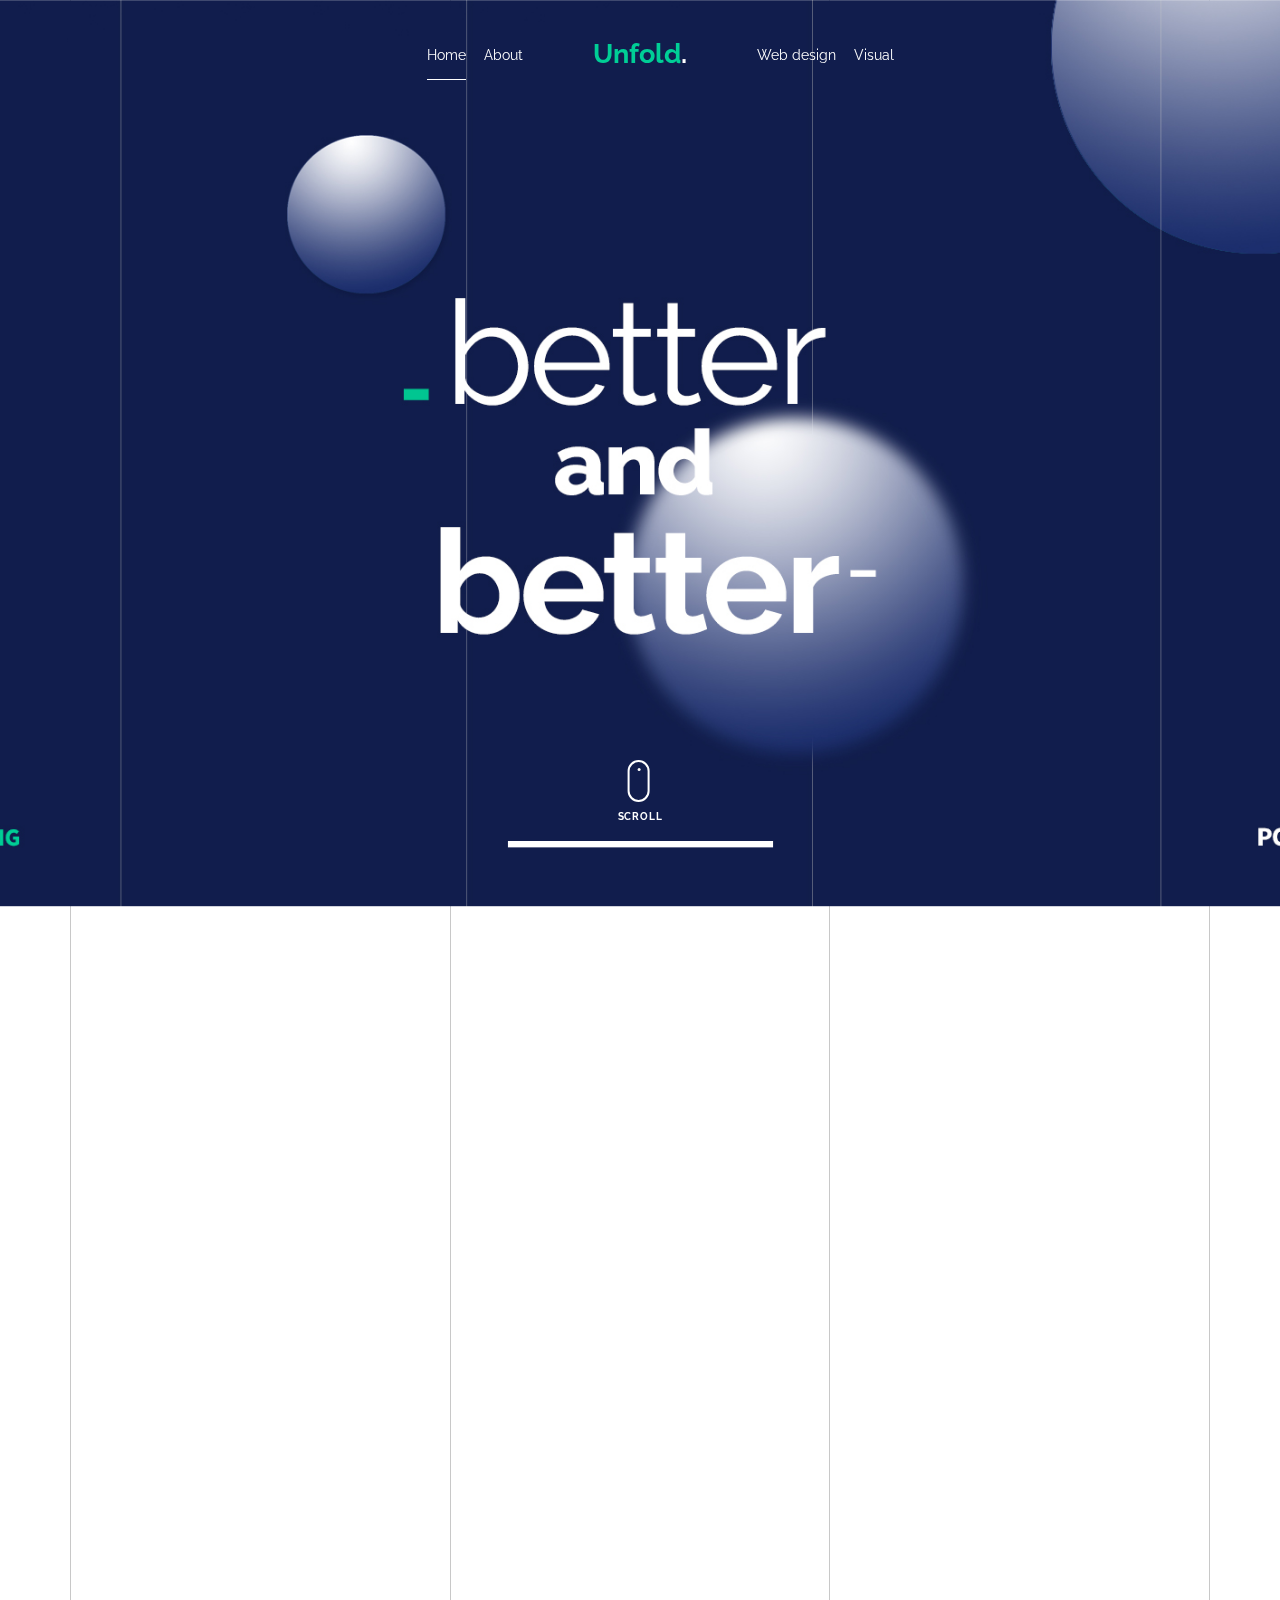
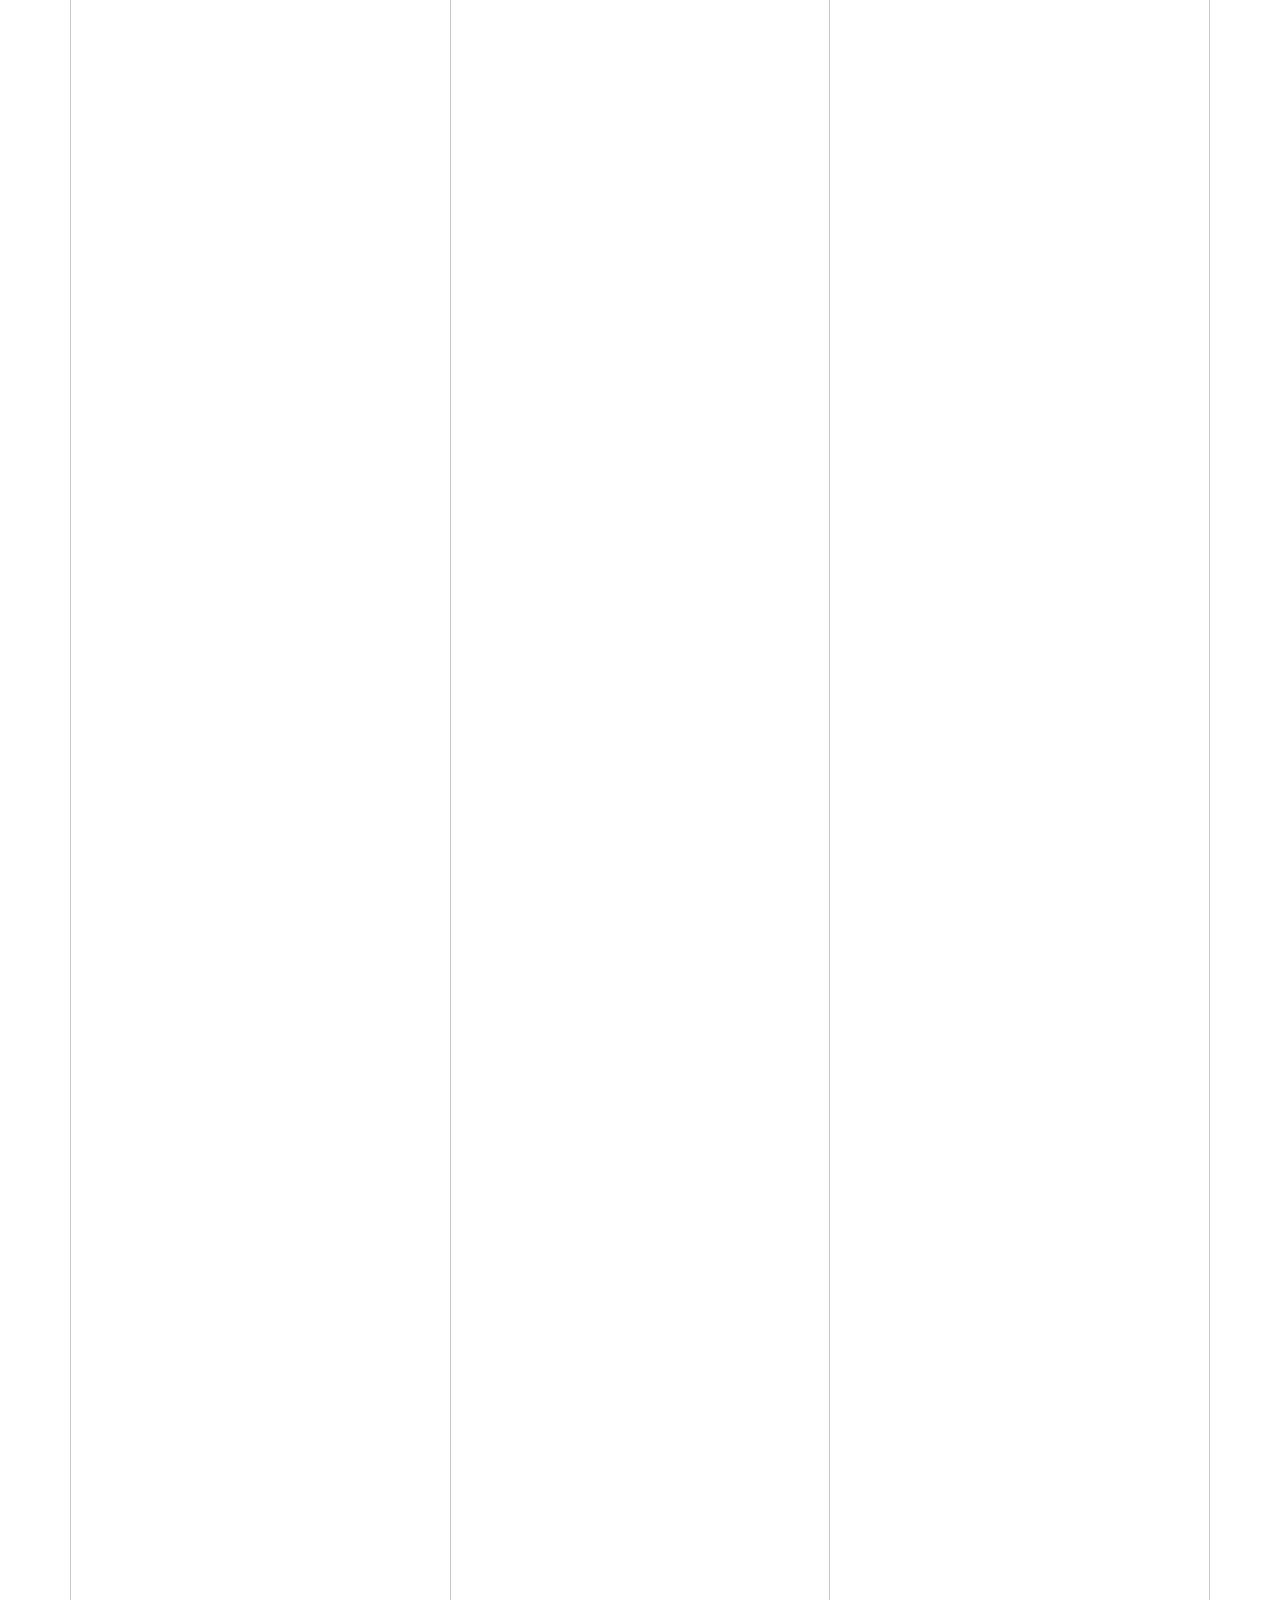
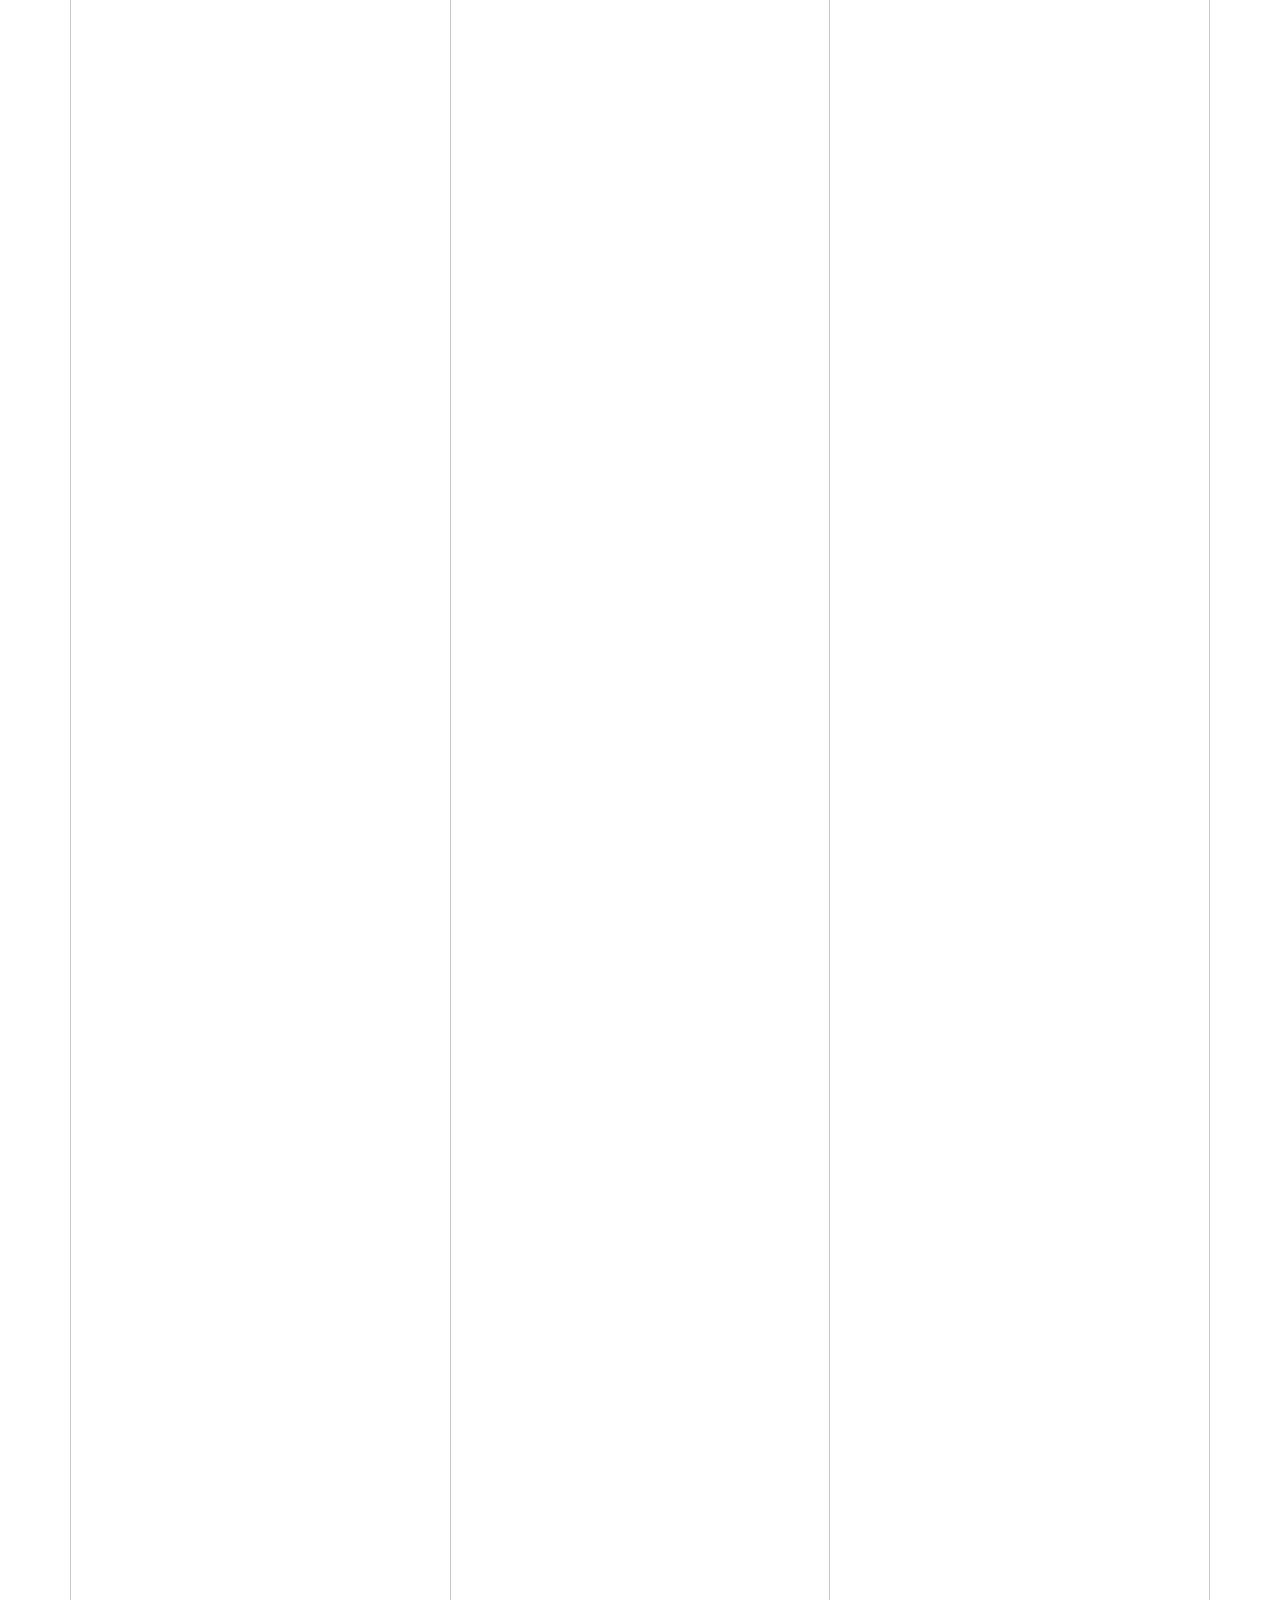
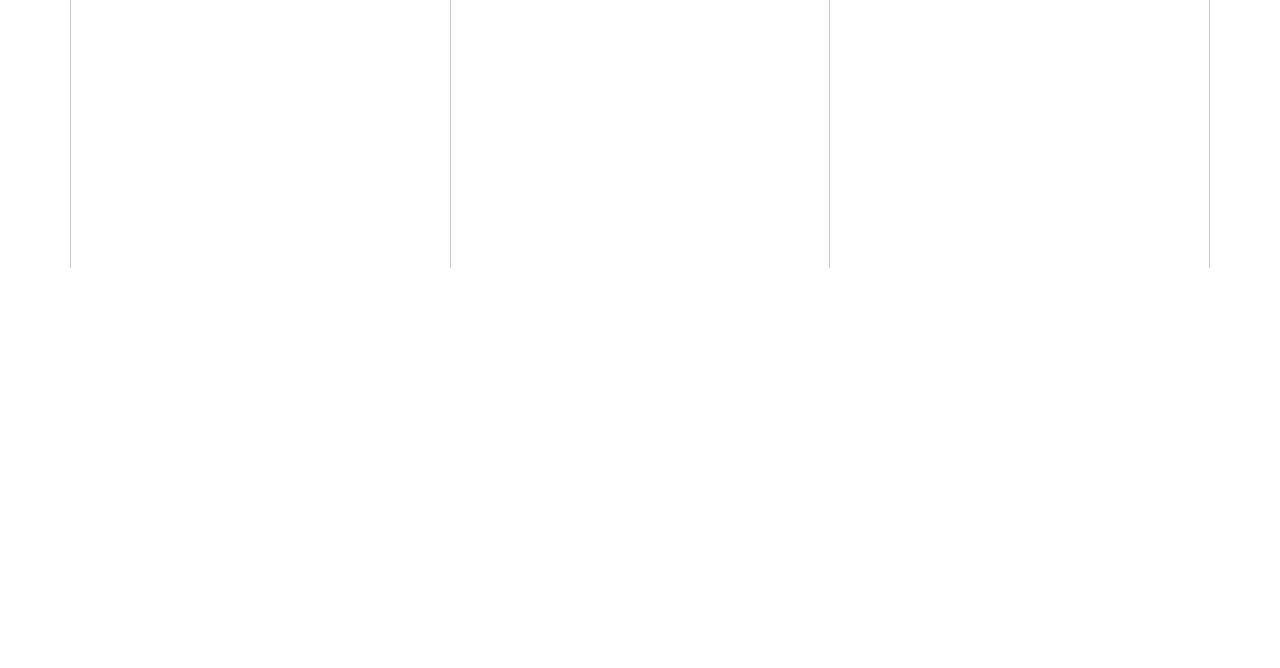
==== web_01.html @ 8fd65db9 "업로드" ====
<!doctype html>
<html lang="en">

<head>
  <title>Unfold &mdash; Young do Hospital</title>
  <meta charset="utf-8">
  <meta name="viewport" content="width=device-width, initial-scale=1, shrink-to-fit=no">

  <meta name="description" content="">
  <meta name="keywords" content="html, css, javascript, jquery">
  <meta name="author" content="">

  <link rel="stylesheet" href="css/vendor/icomoon/style.css">
  <link rel="stylesheet" href="css/vendor/owl.carousel.min.css">
  <link rel="stylesheet" href="css/vendor/animate.min.css">
  <link rel="stylesheet" href="css/vendor/aos.css">
  <link rel="stylesheet" href="css/vendor/bootstrap.min.css">
  <link rel="stylesheet" href="css/vendor/jquery.fancybox.min.css">


  <!-- Theme Style -->
  <link rel="stylesheet" href="css/style.css">

</head>

<body data-spy="scroll" data-target=".site-nav-target" data-offset="200">

  <nav class="unslate_co--site-mobile-menu">
    <div class="close-wrap d-flex">
      <a href="#" class="d-flex ml-auto js-menu-toggle">
        <span class="close-label">Close</span>
        <div class="close-times">
          <span class="bar1"></span>
          <span class="bar2"></span>
        </div>
      </a>
    </div>
    <div class="site-mobile-inner"></div>
  </nav>


  <div class="unslate_co--site-wrap">

    <div class="unslate_co--site-inner">

      <div class="lines-wrap">
        <div class="lines-inner">
          <div class="lines"></div>
        </div>
      </div>
      <!-- END lines -->

      <nav class="unslate_co--site-nav site-nav-target">

        <div class="container">

          <div class="row align-items-center justify-content-between text-left">
            <div class="col-md-5 text-right">
              <ul class="site-nav-ul js-clone-nav text-left d-none d-lg-inline-block">
                <li class="has-children"><a href="#home-section" class="nav-link">Home</a> 
                </li>
                <li><a href="#about-section" class="nav-link">About</a></li>
              </ul>
            </div>
            <div class="site-logo pos-absolute">
              <a href="index.html" class="unslate_co--site-logo">Unfold<span>.</span></a>
            </div>
            <div class="col-md-5 text-right text-lg-left">
              <ul class="site-nav-ul js-clone-nav text-left d-none d-lg-inline-block">
                <li><a href="#journal-section" class="nav-link">Web design</a></li>
                <li><a href="#testimonial-section" class="nav-link">Visual</a></li>
              </ul>

              <ul class="site-nav-ul-none-onepage text-right d-inline-block d-lg-none">
                <li><a href="#" class="js-menu-toggle">Menu</a></li>
              </ul>

            </div>
          </div>
        </div>

      </nav>
      <!-- END nav -->

      <div class="cover-v1 jarallax" style="background-image: url('images/cover_bg_2.jpg');" id="home-section">
        <div class="container">
          <div class="row align-items-center">
            
            <!-- <div class="col-md-7 mx-auto text-center">
              <h1 class="heading gsap-reveal-hero">better</h1>
              <h2 class="subheading gsap-reveal-hero">and<br>better
              </h2>
            </div> -->

          </div>
        </div>


        <a href="#portfolio-section" class="mouse-wrap smoothscroll">
          <span class="mouse">
            <span class="scroll"></span>
          </span>
          <span class="mouse-label">Scroll</span>
        </a>

      </div>
      <!-- END .cover-v1 -->


      <div class="unslate_co--section" id="journal-section">
        <div class="container">
          <div class="section-heading-wrap text-center mb-5">
            <h2 class="heading-h2 text-center divider"><span class="gsap-reveal">Young Do Hospital</span></h2>
            <span class="gsap-reveal"><img src="images/divider.png" alt="divider" width="76"></span>
          </div>


            <div class="col-sm-6 col-md-6 col-lg-12 blog-post-entry" data-aos="fade-up" data-aos-delay="0">

              
                <img src="images/web01_full.jpg" class="lazyload" alt="Image" />


            </div>


          </div>

        </div>
      </div>

     
 

    </div> <!-- END .unslate_co-site-inner -->

    <footer class="unslate_co--footer unslate_co--section">
      <div class="container">
        <div class="row justify-content-center">
          <div class="col-md-7">

            <div class="footer-site-logo"><a href="#">Unfold<span>.</span></a></div>

            <p class="site-copyright">

              <!-- Link back to Colorlib can't be removed. Template is licensed under CC BY 3.0. -->
              Copyright &copy;
              <script>
                document.write(new Date().getFullYear());
              </script> <span class="footerspan">KIM SO YOUNG</span>  All rights reserved
              <!-- Link back to Colorlib can't be removed. Template is licensed under CC BY 3.0. -->

            </p>

          </div>
        </div>
      </div>
    </footer>


  </div>


  <!-- Loader -->
  <div id="unslate_co--overlayer"></div>
  <div class="site-loader-wrap">
    <div class="site-loader"></div>
  </div>

  <script src="js/scripts-dist.js"></script>
  <script src="js/main.js"></script>

</body>

</html>
---- css/vendor/icomoon/style.css ----
@font-face {
  font-family: 'icomoon';
  src:  url('fonts/icomoon.eot?10si43');
  src:  url('fonts/icomoon.eot?10si43#iefix') format('embedded-opentype'),
    url('fonts/icomoon.ttf?10si43') format('truetype'),
    url('fonts/icomoon.woff?10si43') format('woff'),
    url('fonts/icomoon.svg?10si43#icomoon') format('svg');
  font-weight: normal;
  font-style: normal;
}

[class^="icon-"], [class*=" icon-"] {
  /* use !important to prevent issues with browser extensions that change fonts */
  font-family: 'icomoon' !important;
  speak: none;
  font-style: normal;
  font-weight: normal;
  font-variant: normal;
  text-transform: none;
  line-height: 1;

  /* Better Font Rendering =========== */
  -webkit-font-smoothing: antialiased;
  -moz-osx-font-smoothing: grayscale;
}

.icon-asterisk:before {
  content: "\f069";
}
.icon-plus:before {
  content: "\f067";
}
.icon-question:before {
  content: "\f128";
}
.icon-minus:before {
  content: "\f068";
}
.icon-glass:before {
  content: "\f000";
}
.icon-music:before {
  content: "\f001";
}
.icon-search:before {
  content: "\f002";
}
.icon-envelope-o:before {
  content: "\f003";
}
.icon-heart:before {
  content: "\f004";
}
.icon-star:before {
  content: "\f005";
}
.icon-star-o:before {
  content: "\f006";
}
.icon-user:before {
  content: "\f007";
}
.icon-film:before {
  content: "\f008";
}
.icon-th-large:before {
  content: "\f009";
}
.icon-th:before {
  content: "\f00a";
}
.icon-th-list:before {
  content: "\f00b";
}
.icon-check:before {
  content: "\f00c";
}
.icon-close:before {
  content: "\f00d";
}
.icon-remove:before {
  content: "\f00d";
}
.icon-times:before {
  content: "\f00d";
}
.icon-search-plus:before {
  content: "\f00e";
}
.icon-search-minus:before {
  content: "\f010";
}
.icon-power-off:before {
  content: "\f011";
}
.icon-signal:before {
  content: "\f012";
}
.icon-cog:before {
  content: "\f013";
}
.icon-gear:before {
  content: "\f013";
}
.icon-trash-o:before {
  content: "\f014";
}
.icon-home:before {
  content: "\f015";
}
.icon-file-o:before {
  content: "\f016";
}
.icon-clock-o:before {
  content: "\f017";
}
.icon-road:before {
  content: "\f018";
}
.icon-download:before {
  content: "\f019";
}
.icon-arrow-circle-o-down:before {
  content: "\f01a";
}
.icon-arrow-circle-o-up:before {
  content: "\f01b";
}
.icon-inbox:before {
  content: "\f01c";
}
.icon-play-circle-o:before {
  content: "\f01d";
}
.icon-repeat:before {
  content: "\f01e";
}
.icon-rotate-right:before {
  content: "\f01e";
}
.icon-refresh:before {
  content: "\f021";
}
.icon-list-alt:before {
  content: "\f022";
}
.icon-lock:before {
  content: "\f023";
}
.icon-flag:before {
  content: "\f024";
}
.icon-headphones:before {
  content: "\f025";
}
.icon-volume-off:before {
  content: "\f026";
}
.icon-volume-down:before {
  content: "\f027";
}
.icon-volume-up:before {
  content: "\f028";
}
.icon-qrcode:before {
  content: "\f029";
}
.icon-barcode:before {
  content: "\f02a";
}
.icon-tag:before {
  content: "\f02b";
}
.icon-tags:before {
  content: "\f02c";
}
.icon-book:before {
  content: "\f02d";
}
.icon-bookmark:before {
  content: "\f02e";
}
.icon-print:before {
  content: "\f02f";
}
.icon-camera:before {
  content: "\f030";
}
.icon-font:before {
  content: "\f031";
}
.icon-bold:before {
  content: "\f032";
}
.icon-italic:before {
  content: "\f033";
}
.icon-text-height:before {
  content: "\f034";
}
.icon-text-width:before {
  content: "\f035";
}
.icon-align-left:before {
  content: "\f036";
}
.icon-align-center:before {
  content: "\f037";
}
.icon-align-right:before {
  content: "\f038";
}
.icon-align-justify:before {
  content: "\f039";
}
.icon-list:before {
  content: "\f03a";
}
.icon-dedent:before {
  content: "\f03b";
}
.icon-outdent:before {
  content: "\f03b";
}
.icon-indent:before {
  content: "\f03c";
}
.icon-video-camera:before {
  content: "\f03d";
}
.icon-image:before {
  content: "\f03e";
}
.icon-photo:before {
  content: "\f03e";
}
.icon-picture-o:before {
  content: "\f03e";
}
.icon-pencil:before {
  content: "\f040";
}
.icon-map-marker:before {
  content: "\f041";
}
.icon-adjust:before {
  content: "\f042";
}
.icon-tint:before {
  content: "\f043";
}
.icon-edit:before {
  content: "\f044";
}
.icon-pencil-square-o:before {
  content: "\f044";
}
.icon-share-square-o:before {
  content: "\f045";
}
.icon-check-square-o:before {
  content: "\f046";
}
.icon-arrows:before {
  content: "\f047";
}
.icon-step-backward:before {
  content: "\f048";
}
.icon-fast-backward:before {
  content: "\f049";
}
.icon-backward:before {
  content: "\f04a";
}
.icon-play:before {
  content: "\f04b";
}
.icon-pause:before {
  content: "\f04c";
}
.icon-stop:before {
  content: "\f04d";
}
.icon-forward:before {
  content: "\f04e";
}
.icon-fast-forward:before {
  content: "\f050";
}
.icon-step-forward:before {
  content: "\f051";
}
.icon-eject:before {
  content: "\f052";
}
.icon-chevron-left:before {
  content: "\f053";
}
.icon-chevron-right:before {
  content: "\f054";
}
.icon-plus-circle:before {
  content: "\f055";
}
.icon-minus-circle:before {
  content: "\f056";
}
.icon-times-circle:before {
  content: "\f057";
}
.icon-check-circle:before {
  content: "\f058";
}
.icon-question-circle:before {
  content: "\f059";
}
.icon-info-circle:before {
  content: "\f05a";
}
.icon-crosshairs:before {
  content: "\f05b";
}
.icon-times-circle-o:before {
  content: "\f05c";
}
.icon-check-circle-o:before {
  content: "\f05d";
}
.icon-ban:before {
  content: "\f05e";
}
.icon-arrow-left:before {
  content: "\f060";
}
.icon-arrow-right:before {
  content: "\f061";
}
.icon-arrow-up:before {
  content: "\f062";
}
.icon-arrow-down:before {
  content: "\f063";
}
.icon-mail-forward:before {
  content: "\f064";
}
.icon-share:before {
  content: "\f064";
}
.icon-expand:before {
  content: "\f065";
}
.icon-compress:before {
  content: "\f066";
}
.icon-exclamation-circle:before {
  content: "\f06a";
}
.icon-gift:before {
  content: "\f06b";
}
.icon-leaf:before {
  content: "\f06c";
}
.icon-fire:before {
  content: "\f06d";
}
.icon-eye:before {
  content: "\f06e";
}
.icon-eye-slash:before {
  content: "\f070";
}
.icon-exclamation-triangle:before {
  content: "\f071";
}
.icon-warning:before {
  content: "\f071";
}
.icon-plane:before {
  content: "\f072";
}
.icon-calendar:before {
  content: "\f073";
}
.icon-random:before {
  content: "\f074";
}
.icon-comment:before {
  content: "\f075";
}
.icon-magnet:before {
  content: "\f076";
}
.icon-chevron-up:before {
  content: "\f077";
}
.icon-chevron-down:before {
  content: "\f078";
}
.icon-retweet:before {
  content: "\f079";
}
.icon-shopping-cart:before {
  content: "\f07a";
}
.icon-folder:before {
  content: "\f07b";
}
.icon-folder-open:before {
  content: "\f07c";
}
.icon-arrows-v:before {
  content: "\f07d";
}
.icon-arrows-h:before {
  content: "\f07e";
}
.icon-bar-chart:before {
  content: "\f080";
}
.icon-bar-chart-o:before {
  content: "\f080";
}
.icon-twitter-square:before {
  content: "\f081";
}
.icon-facebook-square:before {
  content: "\f082";
}
.icon-camera-retro:before {
  content: "\f083";
}
.icon-key:before {
  content: "\f084";
}
.icon-cogs:before {
  content: "\f085";
}
.icon-gears:before {
  content: "\f085";
}
.icon-comments:before {
  content: "\f086";
}
.icon-thumbs-o-up:before {
  content: "\f087";
}
.icon-thumbs-o-down:before {
  content: "\f088";
}
.icon-star-half:before {
  content: "\f089";
}
.icon-heart-o:before {
  content: "\f08a";
}
.icon-sign-out:before {
  content: "\f08b";
}
.icon-linkedin-square:before {
  content: "\f08c";
}
.icon-thumb-tack:before {
  content: "\f08d";
}
.icon-external-link:before {
  content: "\f08e";
}
.icon-sign-in:before {
  content: "\f090";
}
.icon-trophy:before {
  content: "\f091";
}
.icon-github-square:before {
  content: "\f092";
}
.icon-upload:before {
  content: "\f093";
}
.icon-lemon-o:before {
  content: "\f094";
}
.icon-phone:before {
  content: "\f095";
}
.icon-square-o:before {
  content: "\f096";
}
.icon-bookmark-o:before {
  content: "\f097";
}
.icon-phone-square:before {
  content: "\f098";
}
.icon-twitter:before {
  content: "\f099";
}
.icon-facebook:before {
  content: "\f09a";
}
.icon-facebook-f:before {
  content: "\f09a";
}
.icon-github:before {
  content: "\f09b";
}
.icon-unlock:before {
  content: "\f09c";
}
.icon-credit-card:before {
  content: "\f09d";
}
.icon-feed:before {
  content: "\f09e";
}
.icon-rss:before {
  content: "\f09e";
}
.icon-hdd-o:before {
  content: "\f0a0";
}
.icon-bullhorn:before {
  content: "\f0a1";
}
.icon-bell-o:before {
  content: "\f0a2";
}
.icon-certificate:before {
  content: "\f0a3";
}
.icon-hand-o-right:before {
  content: "\f0a4";
}
.icon-hand-o-left:before {
  content: "\f0a5";
}
.icon-hand-o-up:before {
  content: "\f0a6";
}
.icon-hand-o-down:before {
  content: "\f0a7";
}
.icon-arrow-circle-left:before {
  content: "\f0a8";
}
.icon-arrow-circle-right:before {
  content: "\f0a9";
}
.icon-arrow-circle-up:before {
  content: "\f0aa";
}
.icon-arrow-circle-down:before {
  content: "\f0ab";
}
.icon-globe:before {
  content: "\f0ac";
}
.icon-wrench:before {
  content: "\f0ad";
}
.icon-tasks:before {
  content: "\f0ae";
}
.icon-filter:before {
  content: "\f0b0";
}
.icon-briefcase:before {
  content: "\f0b1";
}
.icon-arrows-alt:before {
  content: "\f0b2";
}
.icon-group:before {
  content: "\f0c0";
}
.icon-users:before {
  content: "\f0c0";
}
.icon-chain:before {
  content: "\f0c1";
}
.icon-link:before {
  content: "\f0c1";
}
.icon-cloud:before {
  content: "\f0c2";
}
.icon-flask:before {
  content: "\f0c3";
}
.icon-cut:before {
  content: "\f0c4";
}
.icon-scissors:before {
  content: "\f0c4";
}
.icon-copy:before {
  content: "\f0c5";
}
.icon-files-o:before {
  content: "\f0c5";
}
.icon-paperclip:before {
  content: "\f0c6";
}
.icon-floppy-o:before {
  content: "\f0c7";
}
.icon-save:before {
  content: "\f0c7";
}
.icon-square:before {
  content: "\f0c8";
}
.icon-bars:before {
  content: "\f0c9";
}
.icon-navicon:before {
  content: "\f0c9";
}
.icon-reorder:before {
  content: "\f0c9";
}
.icon-list-ul:before {
  content: "\f0ca";
}
.icon-list-ol:before {
  content: "\f0cb";
}
.icon-strikethrough:before {
  content: "\f0cc";
}
.icon-underline:before {
  content: "\f0cd";
}
.icon-table:before {
  content: "\f0ce";
}
.icon-magic:before {
  content: "\f0d0";
}
.icon-truck:before {
  content: "\f0d1";
}
.icon-pinterest:before {
  content: "\f0d2";
}
.icon-pinterest-square:before {
  content: "\f0d3";
}
.icon-google-plus-square:before {
  content: "\f0d4";
}
.icon-google-plus:before {
  content: "\f0d5";
}
.icon-money:before {
  content: "\f0d6";
}
.icon-caret-down:before {
  content: "\f0d7";
}
.icon-caret-up:before {
  content: "\f0d8";
}
.icon-caret-left:before {
  content: "\f0d9";
}
.icon-caret-right:before {
  content: "\f0da";
}
.icon-columns:before {
  content: "\f0db";
}
.icon-sort:before {
  content: "\f0dc";
}
.icon-unsorted:before {
  content: "\f0dc";
}
.icon-sort-desc:before {
  content: "\f0dd";
}
.icon-sort-down:before {
  content: "\f0dd";
}
.icon-sort-asc:before {
  content: "\f0de";
}
.icon-sort-up:before {
  content: "\f0de";
}
.icon-envelope:before {
  content: "\f0e0";
}
.icon-linkedin:before {
  content: "\f0e1";
}
.icon-rotate-left:before {
  content: "\f0e2";
}
.icon-undo:before {
  content: "\f0e2";
}
.icon-gavel:before {
  content: "\f0e3";
}
.icon-legal:before {
  content: "\f0e3";
}
.icon-dashboard:before {
  content: "\f0e4";
}
.icon-tachometer:before {
  content: "\f0e4";
}
.icon-comment-o:before {
  content: "\f0e5";
}
.icon-comments-o:before {
  content: "\f0e6";
}
.icon-bolt:before {
  content: "\f0e7";
}
.icon-flash:before {
  content: "\f0e7";
}
.icon-sitemap:before {
  content: "\f0e8";
}
.icon-umbrella:before {
  content: "\f0e9";
}
.icon-clipboard:before {
  content: "\f0ea";
}
.icon-paste:before {
  content: "\f0ea";
}
.icon-lightbulb-o:before {
  content: "\f0eb";
}
.icon-exchange:before {
  content: "\f0ec";
}
.icon-cloud-download:before {
  content: "\f0ed";
}
.icon-cloud-upload:before {
  content: "\f0ee";
}
.icon-user-md:before {
  content: "\f0f0";
}
.icon-stethoscope:before {
  content: "\f0f1";
}
.icon-suitcase:before {
  content: "\f0f2";
}
.icon-bell:before {
  content: "\f0f3";
}
.icon-coffee:before {
  content: "\f0f4";
}
.icon-cutlery:before {
  content: "\f0f5";
}
.icon-file-text-o:before {
  content: "\f0f6";
}
.icon-building-o:before {
  content: "\f0f7";
}
.icon-hospital-o:before {
  content: "\f0f8";
}
.icon-ambulance:before {
  content: "\f0f9";
}
.icon-medkit:before {
  content: "\f0fa";
}
.icon-fighter-jet:before {
  content: "\f0fb";
}
.icon-beer:before {
  content: "\f0fc";
}
.icon-h-square:before {
  content: "\f0fd";
}
.icon-plus-square:before {
  content: "\f0fe";
}
.icon-angle-double-left:before {
  content: "\f100";
}
.icon-angle-double-right:before {
  content: "\f101";
}
.icon-angle-double-up:before {
  content: "\f102";
}
.icon-angle-double-down:before {
  content: "\f103";
}
.icon-angle-left:before {
  content: "\f104";
}
.icon-angle-right:before {
  content: "\f105";
}
.icon-angle-up:before {
  content: "\f106";
}
.icon-angle-down:before {
  content: "\f107";
}
.icon-desktop:before {
  content: "\f108";
}
.icon-laptop:before {
  content: "\f109";
}
.icon-tablet:before {
  content: "\f10a";
}
.icon-mobile:before {
  content: "\f10b";
}
.icon-mobile-phone:before {
  content: "\f10b";
}
.icon-circle-o:before {
  content: "\f10c";
}
.icon-quote-left:before {
  content: "\f10d";
}
.icon-quote-right:before {
  content: "\f10e";
}
.icon-spinner:before {
  content: "\f110";
}
.icon-circle:before {
  content: "\f111";
}
.icon-mail-reply:before {
  content: "\f112";
}
.icon-reply:before {
  content: "\f112";
}
.icon-github-alt:before {
  content: "\f113";
}
.icon-folder-o:before {
  content: "\f114";
}
.icon-folder-open-o:before {
  content: "\f115";
}
.icon-smile-o:before {
  content: "\f118";
}
.icon-frown-o:before {
  content: "\f119";
}
.icon-meh-o:before {
  content: "\f11a";
}
.icon-gamepad:before {
  content: "\f11b";
}
.icon-keyboard-o:before {
  content: "\f11c";
}
.icon-flag-o:before {
  content: "\f11d";
}
.icon-flag-checkered:before {
  content: "\f11e";
}
.icon-terminal:before {
  content: "\f120";
}
.icon-code:before {
  content: "\f121";
}
.icon-mail-reply-all:before {
  content: "\f122";
}
.icon-reply-all:before {
  content: "\f122";
}
.icon-star-half-empty:before {
  content: "\f123";
}
.icon-star-half-full:before {
  content: "\f123";
}
.icon-star-half-o:before {
  content: "\f123";
}
.icon-location-arrow:before {
  content: "\f124";
}
.icon-crop:before {
  content: "\f125";
}
.icon-code-fork:before {
  content: "\f126";
}
.icon-chain-broken:before {
  content: "\f127";
}
.icon-unlink:before {
  content: "\f127";
}
.icon-info:before {
  content: "\f129";
}
.icon-exclamation:before {
  content: "\f12a";
}
.icon-superscript:before {
  content: "\f12b";
}
.icon-subscript:before {
  content: "\f12c";
}
.icon-eraser:before {
  content: "\f12d";
}
.icon-puzzle-piece:before {
  content: "\f12e";
}
.icon-microphone:before {
  content: "\f130";
}
.icon-microphone-slash:before {
  content: "\f131";
}
.icon-shield:before {
  content: "\f132";
}
.icon-calendar-o:before {
  content: "\f133";
}
.icon-fire-extinguisher:before {
  content: "\f134";
}
.icon-rocket:before {
  content: "\f135";
}
.icon-maxcdn:before {
  content: "\f136";
}
.icon-chevron-circle-left:before {
  content: "\f137";
}
.icon-chevron-circle-right:before {
  content: "\f138";
}
.icon-chevron-circle-up:before {
  content: "\f139";
}
.icon-chevron-circle-down:before {
  content: "\f13a";
}
.icon-html5:before {
  content: "\f13b";
}
.icon-css3:before {
  content: "\f13c";
}
.icon-anchor:before {
  content: "\f13d";
}
.icon-unlock-alt:before {
  content: "\f13e";
}
.icon-bullseye:before {
  content: "\f140";
}
.icon-ellipsis-h:before {
  content: "\f141";
}
.icon-ellipsis-v:before {
  content: "\f142";
}
.icon-rss-square:before {
  content: "\f143";
}
.icon-play-circle:before {
  content: "\f144";
}
.icon-ticket:before {
  content: "\f145";
}
.icon-minus-square:before {
  content: "\f146";
}
.icon-minus-square-o:before {
  content: "\f147";
}
.icon-level-up:before {
  content: "\f148";
}
.icon-level-down:before {
  content: "\f149";
}
.icon-check-square:before {
  content: "\f14a";
}
.icon-pencil-square:before {
  content: "\f14b";
}
.icon-external-link-square:before {
  content: "\f14c";
}
.icon-share-square:before {
  content: "\f14d";
}
.icon-compass:before {
  content: "\f14e";
}
.icon-caret-square-o-down:before {
  content: "\f150";
}
.icon-toggle-down:before {
  content: "\f150";
}
.icon-caret-square-o-up:before {
  content: "\f151";
}
.icon-toggle-up:before {
  content: "\f151";
}
.icon-caret-square-o-right:before {
  content: "\f152";
}
.icon-toggle-right:before {
  content: "\f152";
}
.icon-eur:before {
  content: "\f153";
}
.icon-euro:before {
  content: "\f153";
}
.icon-gbp:before {
  content: "\f154";
}
.icon-dollar:before {
  content: "\f155";
}
.icon-usd:before {
  content: "\f155";
}
.icon-inr:before {
  content: "\f156";
}
.icon-rupee:before {
  content: "\f156";
}
.icon-cny:before {
  content: "\f157";
}
.icon-jpy:before {
  content: "\f157";
}
.icon-rmb:before {
  content: "\f157";
}
.icon-yen:before {
  content: "\f157";
}
.icon-rouble:before {
  content: "\f158";
}
.icon-rub:before {
  content: "\f158";
}
.icon-ruble:before {
  content: "\f158";
}
.icon-krw:before {
  content: "\f159";
}
.icon-won:before {
  content: "\f159";
}
.icon-bitcoin:before {
  content: "\f15a";
}
.icon-btc:before {
  content: "\f15a";
}
.icon-file:before {
  content: "\f15b";
}
.icon-file-text:before {
  content: "\f15c";
}
.icon-sort-alpha-asc:before {
  content: "\f15d";
}
.icon-sort-alpha-desc:before {
  content: "\f15e";
}
.icon-sort-amount-asc:before {
  content: "\f160";
}
.icon-sort-amount-desc:before {
  content: "\f161";
}
.icon-sort-numeric-asc:before {
  content: "\f162";
}
.icon-sort-numeric-desc:before {
  content: "\f163";
}
.icon-thumbs-up:before {
  content: "\f164";
}
.icon-thumbs-down:before {
  content: "\f165";
}
.icon-youtube-square:before {
  content: "\f166";
}
.icon-youtube:before {
  content: "\f167";
}
.icon-xing:before {
  content: "\f168";
}
.icon-xing-square:before {
  content: "\f169";
}
.icon-youtube-play:before {
  content: "\f16a";
}
.icon-dropbox:before {
  content: "\f16b";
}
.icon-stack-overflow:before {
  content: "\f16c";
}
.icon-instagram:before {
  content: "\f16d";
}
.icon-flickr:before {
  content: "\f16e";
}
.icon-adn:before {
  content: "\f170";
}
.icon-bitbucket:before {
  content: "\f171";
}
.icon-bitbucket-square:before {
  content: "\f172";
}
.icon-tumblr:before {
  content: "\f173";
}
.icon-tumblr-square:before {
  content: "\f174";
}
.icon-long-arrow-down:before {
  content: "\f175";
}
.icon-long-arrow-up:before {
  content: "\f176";
}
.icon-long-arrow-left:before {
  content: "\f177";
}
.icon-long-arrow-right:before {
  content: "\f178";
}
.icon-apple:before {
  content: "\f179";
}
.icon-windows:before {
  content: "\f17a";
}
.icon-android:before {
  content: "\f17b";
}
.icon-linux:before {
  content: "\f17c";
}
.icon-dribbble:before {
  content: "\f17d";
}
.icon-skype:before {
  content: "\f17e";
}
.icon-foursquare:before {
  content: "\f180";
}
.icon-trello:before {
  content: "\f181";
}
.icon-female:before {
  content: "\f182";
}
.icon-male:before {
  content: "\f183";
}
.icon-gittip:before {
  content: "\f184";
}
.icon-gratipay:before {
  content: "\f184";
}
.icon-sun-o:before {
  content: "\f185";
}
.icon-moon-o:before {
  content: "\f186";
}
.icon-archive:before {
  content: "\f187";
}
.icon-bug:before {
  content: "\f188";
}
.icon-vk:before {
  content: "\f189";
}
.icon-weibo:before {
  content: "\f18a";
}
.icon-renren:before {
  content: "\f18b";
}
.icon-pagelines:before {
  content: "\f18c";
}
.icon-stack-exchange:before {
  content: "\f18d";
}
.icon-arrow-circle-o-right:before {
  content: "\f18e";
}
.icon-arrow-circle-o-left:before {
  content: "\f190";
}
.icon-caret-square-o-left:before {
  content: "\f191";
}
.icon-toggle-left:before {
  content: "\f191";
}
.icon-dot-circle-o:before {
  content: "\f192";
}
.icon-wheelchair:before {
  content: "\f193";
}
.icon-vimeo-square:before {
  content: "\f194";
}
.icon-try:before {
  content: "\f195";
}
.icon-turkish-lira:before {
  content: "\f195";
}
.icon-plus-square-o:before {
  content: "\f196";
}
.icon-space-shuttle:before {
  content: "\f197";
}
.icon-slack:before {
  content: "\f198";
}
.icon-envelope-square:before {
  content: "\f199";
}
.icon-wordpress:before {
  content: "\f19a";
}
.icon-openid:before {
  content: "\f19b";
}
.icon-bank:before {
  content: "\f19c";
}
.icon-institution:before {
  content: "\f19c";
}
.icon-university:before {
  content: "\f19c";
}
.icon-graduation-cap:before {
  content: "\f19d";
}
.icon-mortar-board:before {
  content: "\f19d";
}
.icon-yahoo:before {
  content: "\f19e";
}
.icon-google:before {
  content: "\f1a0";
}
.icon-reddit:before {
  content: "\f1a1";
}
.icon-reddit-square:before {
  content: "\f1a2";
}
.icon-stumbleupon-circle:before {
  content: "\f1a3";
}
.icon-stumbleupon:before {
  content: "\f1a4";
}
.icon-delicious:before {
  content: "\f1a5";
}
.icon-digg:before {
  content: "\f1a6";
}
.icon-pied-piper-pp:before {
  content: "\f1a7";
}
.icon-pied-piper-alt:before {
  content: "\f1a8";
}
.icon-drupal:before {
  content: "\f1a9";
}
.icon-joomla:before {
  content: "\f1aa";
}
.icon-language:before {
  content: "\f1ab";
}
.icon-fax:before {
  content: "\f1ac";
}
.icon-building:before {
  content: "\f1ad";
}
.icon-child:before {
  content: "\f1ae";
}
.icon-paw:before {
  content: "\f1b0";
}
.icon-spoon:before {
  content: "\f1b1";
}
.icon-cube:before {
  content: "\f1b2";
}
.icon-cubes:before {
  content: "\f1b3";
}
.icon-behance:before {
  content: "\f1b4";
}
.icon-behance-square:before {
  content: "\f1b5";
}
.icon-steam:before {
  content: "\f1b6";
}
.icon-steam-square:before {
  content: "\f1b7";
}
.icon-recycle:before {
  content: "\f1b8";
}
.icon-automobile:before {
  content: "\f1b9";
}
.icon-car:before {
  content: "\f1b9";
}
.icon-cab:before {
  content: "\f1ba";
}
.icon-taxi:before {
  content: "\f1ba";
}
.icon-tree:before {
  content: "\f1bb";
}
.icon-spotify:before {
  content: "\f1bc";
}
.icon-deviantart:before {
  content: "\f1bd";
}
.icon-soundcloud:before {
  content: "\f1be";
}
.icon-database:before {
  content: "\f1c0";
}
.icon-file-pdf-o:before {
  content: "\f1c1";
}
.icon-file-word-o:before {
  content: "\f1c2";
}
.icon-file-excel-o:before {
  content: "\f1c3";
}
.icon-file-powerpoint-o:before {
  content: "\f1c4";
}
.icon-file-image-o:before {
  content: "\f1c5";
}
.icon-file-photo-o:before {
  content: "\f1c5";
}
.icon-file-picture-o:before {
  content: "\f1c5";
}
.icon-file-archive-o:before {
  content: "\f1c6";
}
.icon-file-zip-o:before {
  content: "\f1c6";
}
.icon-file-audio-o:before {
  content: "\f1c7";
}
.icon-file-sound-o:before {
  content: "\f1c7";
}
.icon-file-movie-o:before {
  content: "\f1c8";
}
.icon-file-video-o:before {
  content: "\f1c8";
}
.icon-file-code-o:before {
  content: "\f1c9";
}
.icon-vine:before {
  content: "\f1ca";
}
.icon-codepen:before {
  content: "\f1cb";
}
.icon-jsfiddle:before {
  content: "\f1cc";
}
.icon-life-bouy:before {
  content: "\f1cd";
}
.icon-life-buoy:before {
  content: "\f1cd";
}
.icon-life-ring:before {
  content: "\f1cd";
}
.icon-life-saver:before {
  content: "\f1cd";
}
.icon-support:before {
  content: "\f1cd";
}
.icon-circle-o-notch:before {
  content: "\f1ce";
}
.icon-ra:before {
  content: "\f1d0";
}
.icon-rebel:before {
  content: "\f1d0";
}
.icon-resistance:before {
  content: "\f1d0";
}
.icon-empire:before {
  content: "\f1d1";
}
.icon-ge:before {
  content: "\f1d1";
}
.icon-git-square:before {
  content: "\f1d2";
}
.icon-git:before {
  content: "\f1d3";
}
.icon-hacker-news:before {
  content: "\f1d4";
}
.icon-y-combinator-square:before {
  content: "\f1d4";
}
.icon-yc-square:before {
  content: "\f1d4";
}
.icon-tencent-weibo:before {
  content: "\f1d5";
}
.icon-qq:before {
  content: "\f1d6";
}
.icon-wechat:before {
  content: "\f1d7";
}
.icon-weixin:before {
  content: "\f1d7";
}
.icon-paper-plane:before {
  content: "\f1d8";
}
.icon-send:before {
  content: "\f1d8";
}
.icon-paper-plane-o:before {
  content: "\f1d9";
}
.icon-send-o:before {
  content: "\f1d9";
}
.icon-history:before {
  content: "\f1da";
}
.icon-circle-thin:before {
  content: "\f1db";
}
.icon-header:before {
  content: "\f1dc";
}
.icon-paragraph:before {
  content: "\f1dd";
}
.icon-sliders:before {
  content: "\f1de";
}
.icon-share-alt:before {
  content: "\f1e0";
}
.icon-share-alt-square:before {
  content: "\f1e1";
}
.icon-bomb:before {
  content: "\f1e2";
}
.icon-futbol-o:before {
  content: "\f1e3";
}
.icon-soccer-ball-o:before {
  content: "\f1e3";
}
.icon-tty:before {
  content: "\f1e4";
}
.icon-binoculars:before {
  content: "\f1e5";
}
.icon-plug:before {
  content: "\f1e6";
}
.icon-slideshare:before {
  content: "\f1e7";
}
.icon-twitch:before {
  content: "\f1e8";
}
.icon-yelp:before {
  content: "\f1e9";
}
.icon-newspaper-o:before {
  content: "\f1ea";
}
.icon-wifi:before {
  content: "\f1eb";
}
.icon-calculator:before {
  content: "\f1ec";
}
.icon-paypal:before {
  content: "\f1ed";
}
.icon-google-wallet:before {
  content: "\f1ee";
}
.icon-cc-visa:before {
  content: "\f1f0";
}
.icon-cc-mastercard:before {
  content: "\f1f1";
}
.icon-cc-discover:before {
  content: "\f1f2";
}
.icon-cc-amex:before {
  content: "\f1f3";
}
.icon-cc-paypal:before {
  content: "\f1f4";
}
.icon-cc-stripe:before {
  content: "\f1f5";
}
.icon-bell-slash:before {
  content: "\f1f6";
}
.icon-bell-slash-o:before {
  content: "\f1f7";
}
.icon-trash:before {
  content: "\f1f8";
}
.icon-copyright:before {
  content: "\f1f9";
}
.icon-at:before {
  content: "\f1fa";
}
.icon-eyedropper:before {
  content: "\f1fb";
}
.icon-paint-brush:before {
  content: "\f1fc";
}
.icon-birthday-cake:before {
  content: "\f1fd";
}
.icon-area-chart:before {
  content: "\f1fe";
}
.icon-pie-chart:before {
  content: "\f200";
}
.icon-line-chart:before {
  content: "\f201";
}
.icon-lastfm:before {
  content: "\f202";
}
.icon-lastfm-square:before {
  content: "\f203";
}
.icon-toggle-off:before {
  content: "\f204";
}
.icon-toggle-on:before {
  content: "\f205";
}
.icon-bicycle:before {
  content: "\f206";
}
.icon-bus:before {
  content: "\f207";
}
.icon-ioxhost:before {
  content: "\f208";
}
.icon-angellist:before {
  content: "\f209";
}
.icon-cc:before {
  content: "\f20a";
}
.icon-ils:before {
  content: "\f20b";
}
.icon-shekel:before {
  content: "\f20b";
}
.icon-sheqel:before {
  content: "\f20b";
}
.icon-meanpath:before {
  content: "\f20c";
}
.icon-buysellads:before {
  content: "\f20d";
}
.icon-connectdevelop:before {
  content: "\f20e";
}
.icon-dashcube:before {
  content: "\f210";
}
.icon-forumbee:before {
  content: "\f211";
}
.icon-leanpub:before {
  content: "\f212";
}
.icon-sellsy:before {
  content: "\f213";
}
.icon-shirtsinbulk:before {
  content: "\f214";
}
.icon-simplybuilt:before {
  content: "\f215";
}
.icon-skyatlas:before {
  content: "\f216";
}
.icon-cart-plus:before {
  content: "\f217";
}
.icon-cart-arrow-down:before {
  content: "\f218";
}
.icon-diamond:before {
  content: "\f219";
}
.icon-ship:before {
  content: "\f21a";
}
.icon-user-secret:before {
  content: "\f21b";
}
.icon-motorcycle:before {
  content: "\f21c";
}
.icon-street-view:before {
  content: "\f21d";
}
.icon-heartbeat:before {
  content: "\f21e";
}
.icon-venus:before {
  content: "\f221";
}
.icon-mars:before {
  content: "\f222";
}
.icon-mercury:before {
  content: "\f223";
}
.icon-intersex:before {
  content: "\f224";
}
.icon-transgender:before {
  content: "\f224";
}
.icon-transgender-alt:before {
  content: "\f225";
}
.icon-venus-double:before {
  content: "\f226";
}
.icon-mars-double:before {
  content: "\f227";
}
.icon-venus-mars:before {
  content: "\f228";
}
.icon-mars-stroke:before {
  content: "\f229";
}
.icon-mars-stroke-v:before {
  content: "\f22a";
}
.icon-mars-stroke-h:before {
  content: "\f22b";
}
.icon-neuter:before {
  content: "\f22c";
}
.icon-genderless:before {
  content: "\f22d";
}
.icon-facebook-official:before {
  content: "\f230";
}
.icon-pinterest-p:before {
  content: "\f231";
}
.icon-whatsapp:before {
  content: "\f232";
}
.icon-server:before {
  content: "\f233";
}
.icon-user-plus:before {
  content: "\f234";
}
.icon-user-times:before {
  content: "\f235";
}
.icon-bed:before {
  content: "\f236";
}
.icon-hotel:before {
  content: "\f236";
}
.icon-viacoin:before {
  content: "\f237";
}
.icon-train:before {
  content: "\f238";
}
.icon-subway:before {
  content: "\f239";
}
.icon-medium:before {
  content: "\f23a";
}
.icon-y-combinator:before {
  content: "\f23b";
}
.icon-yc:before {
  content: "\f23b";
}
.icon-optin-monster:before {
  content: "\f23c";
}
.icon-opencart:before {
  content: "\f23d";
}
.icon-expeditedssl:before {
  content: "\f23e";
}
.icon-battery:before {
  content: "\f240";
}
.icon-battery-4:before {
  content: "\f240";
}
.icon-battery-full:before {
  content: "\f240";
}
.icon-battery-3:before {
  content: "\f241";
}
.icon-battery-three-quarters:before {
  content: "\f241";
}
.icon-battery-2:before {
  content: "\f242";
}
.icon-battery-half:before {
  content: "\f242";
}
.icon-battery-1:before {
  content: "\f243";
}
.icon-battery-quarter:before {
  content: "\f243";
}
.icon-battery-0:before {
  content: "\f244";
}
.icon-battery-empty:before {
  content: "\f244";
}
.icon-mouse-pointer:before {
  content: "\f245";
}
.icon-i-cursor:before {
  content: "\f246";
}
.icon-object-group:before {
  content: "\f247";
}
.icon-object-ungroup:before {
  content: "\f248";
}
.icon-sticky-note:before {
  content: "\f249";
}
.icon-sticky-note-o:before {
  content: "\f24a";
}
.icon-cc-jcb:before {
  content: "\f24b";
}
.icon-cc-diners-club:before {
  content: "\f24c";
}
.icon-clone:before {
  content: "\f24d";
}
.icon-balance-scale:before {
  content: "\f24e";
}
.icon-hourglass-o:before {
  content: "\f250";
}
.icon-hourglass-1:before {
  content: "\f251";
}
.icon-hourglass-start:before {
  content: "\f251";
}
.icon-hourglass-2:before {
  content: "\f252";
}
.icon-hourglass-half:before {
  content: "\f252";
}
.icon-hourglass-3:before {
  content: "\f253";
}
.icon-hourglass-end:before {
  content: "\f253";
}
.icon-hourglass:before {
  content: "\f254";
}
.icon-hand-grab-o:before {
  content: "\f255";
}
.icon-hand-rock-o:before {
  content: "\f255";
}
.icon-hand-paper-o:before {
  content: "\f256";
}
.icon-hand-stop-o:before {
  content: "\f256";
}
.icon-hand-scissors-o:before {
  content: "\f257";
}
.icon-hand-lizard-o:before {
  content: "\f258";
}
.icon-hand-spock-o:before {
  content: "\f259";
}
.icon-hand-pointer-o:before {
  content: "\f25a";
}
.icon-hand-peace-o:before {
  content: "\f25b";
}
.icon-trademark:before {
  content: "\f25c";
}
.icon-registered:before {
  content: "\f25d";
}
.icon-creative-commons:before {
  content: "\f25e";
}
.icon-gg:before {
  content: "\f260";
}
.icon-gg-circle:before {
  content: "\f261";
}
.icon-tripadvisor:before {
  content: "\f262";
}
.icon-odnoklassniki:before {
  content: "\f263";
}
.icon-odnoklassniki-square:before {
  content: "\f264";
}
.icon-get-pocket:before {
  content: "\f265";
}
.icon-wikipedia-w:before {
  content: "\f266";
}
.icon-safari:before {
  content: "\f267";
}
.icon-chrome:before {
  content: "\f268";
}
.icon-firefox:before {
  content: "\f269";
}
.icon-opera:before {
  content: "\f26a";
}
.icon-internet-explorer:before {
  content: "\f26b";
}
.icon-television:before {
  content: "\f26c";
}
.icon-tv:before {
  content: "\f26c";
}
.icon-contao:before {
  content: "\f26d";
}
.icon-500px:before {
  content: "\f26e";
}
.icon-amazon:before {
  content: "\f270";
}
.icon-calendar-plus-o:before {
  content: "\f271";
}
.icon-calendar-minus-o:before {
  content: "\f272";
}
.icon-calendar-times-o:before {
  content: "\f273";
}
.icon-calendar-check-o:before {
  content: "\f274";
}
.icon-industry:before {
  content: "\f275";
}
.icon-map-pin:before {
  content: "\f276";
}
.icon-map-signs:before {
  content: "\f277";
}
.icon-map-o:before {
  content: "\f278";
}
.icon-map:before {
  content: "\f279";
}
.icon-commenting:before {
  content: "\f27a";
}
.icon-commenting-o:before {
  content: "\f27b";
}
.icon-houzz:before {
  content: "\f27c";
}
.icon-vimeo:before {
  content: "\f27d";
}
.icon-black-tie:before {
  content: "\f27e";
}
.icon-fonticons:before {
  content: "\f280";
}
.icon-reddit-alien:before {
  content: "\f281";
}
.icon-edge:before {
  content: "\f282";
}
.icon-credit-card-alt:before {
  content: "\f283";
}
.icon-codiepie:before {
  content: "\f284";
}
.icon-modx:before {
  content: "\f285";
}
.icon-fort-awesome:before {
  content: "\f286";
}
.icon-usb:before {
  content: "\f287";
}
.icon-product-hunt:before {
  content: "\f288";
}
.icon-mixcloud:before {
  content: "\f289";
}
.icon-scribd:before {
  content: "\f28a";
}
.icon-pause-circle:before {
  content: "\f28b";
}
.icon-pause-circle-o:before {
  content: "\f28c";
}
.icon-stop-circle:before {
  content: "\f28d";
}
.icon-stop-circle-o:before {
  content: "\f28e";
}
.icon-shopping-bag:before {
  content: "\f290";
}
.icon-shopping-basket:before {
  content: "\f291";
}
.icon-hashtag:before {
  content: "\f292";
}
.icon-bluetooth:before {
  content: "\f293";
}
.icon-bluetooth-b:before {
  content: "\f294";
}
.icon-percent:before {
  content: "\f295";
}
.icon-gitlab:before {
  content: "\f296";
}
.icon-wpbeginner:before {
  content: "\f297";
}
.icon-wpforms:before {
  content: "\f298";
}
.icon-envira:before {
  content: "\f299";
}
.icon-universal-access:before {
  content: "\f29a";
}
.icon-wheelchair-alt:before {
  content: "\f29b";
}
.icon-question-circle-o:before {
  content: "\f29c";
}
.icon-blind:before {
  content: "\f29d";
}
.icon-audio-description:before {
  content: "\f29e";
}
.icon-volume-control-phone:before {
  content: "\f2a0";
}
.icon-braille:before {
  content: "\f2a1";
}
.icon-assistive-listening-systems:before {
  content: "\f2a2";
}
.icon-american-sign-language-interpreting:before {
  content: "\f2a3";
}
.icon-asl-interpreting:before {
  content: "\f2a3";
}
.icon-deaf:before {
  content: "\f2a4";
}
.icon-deafness:before {
  content: "\f2a4";
}
.icon-hard-of-hearing:before {
  content: "\f2a4";
}
.icon-glide:before {
  content: "\f2a5";
}
.icon-glide-g:before {
  content: "\f2a6";
}
.icon-sign-language:before {
  content: "\f2a7";
}
.icon-signing:before {
  content: "\f2a7";
}
.icon-low-vision:before {
  content: "\f2a8";
}
.icon-viadeo:before {
  content: "\f2a9";
}
.icon-viadeo-square:before {
  content: "\f2aa";
}
.icon-snapchat:before {
  content: "\f2ab";
}
.icon-snapchat-ghost:before {
  content: "\f2ac";
}
.icon-snapchat-square:before {
  content: "\f2ad";
}
.icon-pied-piper:before {
  content: "\f2ae";
}
.icon-first-order:before {
  content: "\f2b0";
}
.icon-yoast:before {
  content: "\f2b1";
}
.icon-themeisle:before {
  content: "\f2b2";
}
.icon-google-plus-circle:before {
  content: "\f2b3";
}
.icon-google-plus-official:before {
  content: "\f2b3";
}
.icon-fa:before {
  content: "\f2b4";
}
.icon-font-awesome:before {
  content: "\f2b4";
}
.icon-handshake-o:before {
  content: "\f2b5";
}
.icon-envelope-open:before {
  content: "\f2b6";
}
.icon-envelope-open-o:before {
  content: "\f2b7";
}
.icon-linode:before {
  content: "\f2b8";
}
.icon-address-book:before {
  content: "\f2b9";
}
.icon-address-book-o:before {
  content: "\f2ba";
}
.icon-address-card:before {
  content: "\f2bb";
}
.icon-vcard:before {
  content: "\f2bb";
}
.icon-address-card-o:before {
  content: "\f2bc";
}
.icon-vcard-o:before {
  content: "\f2bc";
}
.icon-user-circle:before {
  content: "\f2bd";
}
.icon-user-circle-o:before {
  content: "\f2be";
}
.icon-user-o:before {
  content: "\f2c0";
}
.icon-id-badge:before {
  content: "\f2c1";
}
.icon-drivers-license:before {
  content: "\f2c2";
}
.icon-id-card:before {
  content: "\f2c2";
}
.icon-drivers-license-o:before {
  content: "\f2c3";
}
.icon-id-card-o:before {
  content: "\f2c3";
}
.icon-quora:before {
  content: "\f2c4";
}
.icon-free-code-camp:before {
  content: "\f2c5";
}
.icon-telegram:before {
  content: "\f2c6";
}
.icon-thermometer:before {
  content: "\f2c7";
}
.icon-thermometer-4:before {
  content: "\f2c7";
}
.icon-thermometer-full:before {
  content: "\f2c7";
}
.icon-thermometer-3:before {
  content: "\f2c8";
}
.icon-thermometer-three-quarters:before {
  content: "\f2c8";
}
.icon-thermometer-2:before {
  content: "\f2c9";
}
.icon-thermometer-half:before {
  content: "\f2c9";
}
.icon-thermometer-1:before {
  content: "\f2ca";
}
.icon-thermometer-quarter:before {
  content: "\f2ca";
}
.icon-thermometer-0:before {
  content: "\f2cb";
}
.icon-thermometer-empty:before {
  content: "\f2cb";
}
.icon-shower:before {
  content: "\f2cc";
}
.icon-bath:before {
  content: "\f2cd";
}
.icon-bathtub:before {
  content: "\f2cd";
}
.icon-s15:before {
  content: "\f2cd";
}
.icon-podcast:before {
  content: "\f2ce";
}
.icon-window-maximize:before {
  content: "\f2d0";
}
.icon-window-minimize:before {
  content: "\f2d1";
}
.icon-window-restore:before {
  content: "\f2d2";
}
.icon-times-rectangle:before {
  content: "\f2d3";
}
.icon-window-close:before {
  content: "\f2d3";
}
.icon-times-rectangle-o:before {
  content: "\f2d4";
}
.icon-window-close-o:before {
  content: "\f2d4";
}
.icon-bandcamp:before {
  content: "\f2d5";
}
.icon-grav:before {
  content: "\f2d6";
}
.icon-etsy:before {
  content: "\f2d7";
}
.icon-imdb:before {
  content: "\f2d8";
}
.icon-ravelry:before {
  content: "\f2d9";
}
.icon-eercast:before {
  content: "\f2da";
}
.icon-microchip:before {
  content: "\f2db";
}
.icon-snowflake-o:before {
  content: "\f2dc";
}
.icon-superpowers:before {
  content: "\f2dd";
}
.icon-wpexplorer:before {
  content: "\f2de";
}
.icon-meetup:before {
  content: "\f2e0";
}
.icon-3d_rotation:before {
  content: "\e84d";
}
.icon-ac_unit:before {
  content: "\eb3b";
}
.icon-alarm:before {
  content: "\e855";
}
.icon-access_alarms:before {
  content: "\e191";
}
.icon-schedule:before {
  content: "\e8b5";
}
.icon-accessibility:before {
  content: "\e84e";
}
.icon-accessible:before {
  content: "\e914";
}
.icon-account_balance:before {
  content: "\e84f";
}
.icon-account_balance_wallet:before {
  content: "\e850";
}
.icon-account_box:before {
  content: "\e851";
}
.icon-account_circle:before {
  content: "\e853";
}
.icon-adb:before {
  content: "\e60e";
}
.icon-add:before {
  content: "\e145";
}
.icon-add_a_photo:before {
  content: "\e439";
}
.icon-alarm_add:before {
  content: "\e856";
}
.icon-add_alert:before {
  content: "\e003";
}
.icon-add_box:before {
  content: "\e146";
}
.icon-add_circle:before {
  content: "\e147";
}
.icon-control_point:before {
  content: "\e3ba";
}
.icon-add_location:before {
  content: "\e567";
}
.icon-add_shopping_cart:before {
  content: "\e854";
}
.icon-queue:before {
  content: "\e03c";
}
.icon-add_to_queue:before {
  content: "\e05c";
}
.icon-adjust2:before {
  content: "\e39e";
}
.icon-airline_seat_flat:before {
  content: "\e630";
}
.icon-airline_seat_flat_angled:before {
  content: "\e631";
}
.icon-airline_seat_individual_suite:before {
  content: "\e632";
}
.icon-airline_seat_legroom_extra:before {
  content: "\e633";
}
.icon-airline_seat_legroom_normal:before {
  content: "\e634";
}
.icon-airline_seat_legroom_reduced:before {
  content: "\e635";
}
.icon-airline_seat_recline_extra:before {
  content: "\e636";
}
.icon-airline_seat_recline_normal:before {
  content: "\e637";
}
.icon-flight:before {
  content: "\e539";
}
.icon-airplanemode_inactive:before {
  content: "\e194";
}
.icon-airplay:before {
  content: "\e055";
}
.icon-airport_shuttle:before {
  content: "\eb3c";
}
.icon-alarm_off:before {
  content: "\e857";
}
.icon-alarm_on:before {
  content: "\e858";
}
.icon-album:before {
  content: "\e019";
}
.icon-all_inclusive:before {
  content: "\eb3d";
}
.icon-all_out:before {
  content: "\e90b";
}
.icon-android2:before {
  content: "\e859";
}
.icon-announcement:before {
  content: "\e85a";
}
.icon-apps:before {
  content: "\e5c3";
}
.icon-archive2:before {
  content: "\e149";
}
.icon-arrow_back:before {
  content: "\e5c4";
}
.icon-arrow_downward:before {
  content: "\e5db";
}
.icon-arrow_drop_down:before {
  content: "\e5c5";
}
.icon-arrow_drop_down_circle:before {
  content: "\e5c6";
}
.icon-arrow_drop_up:before {
  content: "\e5c7";
}
.icon-arrow_forward:before {
  content: "\e5c8";
}
.icon-arrow_upward:before {
  content: "\e5d8";
}
.icon-art_track:before {
  content: "\e060";
}
.icon-aspect_ratio:before {
  content: "\e85b";
}
.icon-poll:before {
  content: "\e801";
}
.icon-assignment:before {
  content: "\e85d";
}
.icon-assignment_ind:before {
  content: "\e85e";
}
.icon-assignment_late:before {
  content: "\e85f";
}
.icon-assignment_return:before {
  content: "\e860";
}
.icon-assignment_returned:before {
  content: "\e861";
}
.icon-assignment_turned_in:before {
  content: "\e862";
}
.icon-assistant:before {
  content: "\e39f";
}
.icon-flag2:before {
  content: "\e153";
}
.icon-attach_file:before {
  content: "\e226";
}
.icon-attach_money:before {
  content: "\e227";
}
.icon-attachment:before {
  content: "\e2bc";
}
.icon-audiotrack:before {
  content: "\e3a1";
}
.icon-autorenew:before {
  content: "\e863";
}
.icon-av_timer:before {
  content: "\e01b";
}
.icon-backspace:before {
  content: "\e14a";
}
.icon-cloud_upload:before {
  content: "\e2c3";
}
.icon-battery_alert:before {
  content: "\e19c";
}
.icon-battery_charging_full:before {
  content: "\e1a3";
}
.icon-battery_std:before {
  content: "\e1a5";
}
.icon-battery_unknown:before {
  content: "\e1a6";
}
.icon-beach_access:before {
  content: "\eb3e";
}
.icon-beenhere:before {
  content: "\e52d";
}
.icon-block:before {
  content: "\e14b";
}
.icon-bluetooth2:before {
  content: "\e1a7";
}
.icon-bluetooth_searching:before {
  content: "\e1aa";
}
.icon-bluetooth_connected:before {
  content: "\e1a8";
}
.icon-bluetooth_disabled:before {
  content: "\e1a9";
}
.icon-blur_circular:before {
  content: "\e3a2";
}
.icon-blur_linear:before {
  content: "\e3a3";
}
.icon-blur_off:before {
  content: "\e3a4";
}
.icon-blur_on:before {
  content: "\e3a5";
}
.icon-class:before {
  content: "\e86e";
}
.icon-turned_in:before {
  content: "\e8e6";
}
.icon-turned_in_not:before {
  content: "\e8e7";
}
.icon-border_all:before {
  content: "\e228";
}
.icon-border_bottom:before {
  content: "\e229";
}
.icon-border_clear:before {
  content: "\e22a";
}
.icon-border_color:before {
  content: "\e22b";
}
.icon-border_horizontal:before {
  content: "\e22c";
}
.icon-border_inner:before {
  content: "\e22d";
}
.icon-border_left:before {
  content: "\e22e";
}
.icon-border_outer:before {
  content: "\e22f";
}
.icon-border_right:before {
  content: "\e230";
}
.icon-border_style:before {
  content: "\e231";
}
.icon-border_top:before {
  content: "\e232";
}
.icon-border_vertical:before {
  content: "\e233";
}
.icon-branding_watermark:before {
  content: "\e06b";
}
.icon-brightness_1:before {
  content: "\e3a6";
}
.icon-brightness_2:before {
  content: "\e3a7";
}
.icon-brightness_3:before {
  content: "\e3a8";
}
.icon-brightness_4:before {
  content: "\e3a9";
}
.icon-brightness_low:before {
  content: "\e1ad";
}
.icon-brightness_medium:before {
  content: "\e1ae";
}
.icon-brightness_high:before {
  content: "\e1ac";
}
.icon-brightness_auto:before {
  content: "\e1ab";
}
.icon-broken_image:before {
  content: "\e3ad";
}
.icon-brush:before {
  content: "\e3ae";
}
.icon-bubble_chart:before {
  content: "\e6dd";
}
.icon-bug_report:before {
  content: "\e868";
}
.icon-build:before {
  content: "\e869";
}
.icon-burst_mode:before {
  content: "\e43c";
}
.icon-domain:before {
  content: "\e7ee";
}
.icon-business_center:before {
  content: "\eb3f";
}
.icon-cached:before {
  content: "\e86a";
}
.icon-cake:before {
  content: "\e7e9";
}
.icon-phone2:before {
  content: "\e0cd";
}
.icon-call_end:before {
  content: "\e0b1";
}
.icon-call_made:before {
  content: "\e0b2";
}
.icon-merge_type:before {
  content: "\e252";
}
.icon-call_missed:before {
  content: "\e0b4";
}
.icon-call_missed_outgoing:before {
  content: "\e0e4";
}
.icon-call_received:before {
  content: "\e0b5";
}
.icon-call_split:before {
  content: "\e0b6";
}
.icon-call_to_action:before {
  content: "\e06c";
}
.icon-camera2:before {
  content: "\e3af";
}
.icon-photo_camera:before {
  content: "\e412";
}
.icon-camera_enhance:before {
  content: "\e8fc";
}
.icon-camera_front:before {
  content: "\e3b1";
}
.icon-camera_rear:before {
  content: "\e3b2";
}
.icon-camera_roll:before {
  content: "\e3b3";
}
.icon-cancel:before {
  content: "\e5c9";
}
.icon-redeem:before {
  content: "\e8b1";
}
.icon-card_membership:before {
  content: "\e8f7";
}
.icon-card_travel:before {
  content: "\e8f8";
}
.icon-casino:before {
  content: "\eb40";
}
.icon-cast:before {
  content: "\e307";
}
.icon-cast_connected:before {
  content: "\e308";
}
.icon-center_focus_strong:before {
  content: "\e3b4";
}
.icon-center_focus_weak:before {
  content: "\e3b5";
}
.icon-change_history:before {
  content: "\e86b";
}
.icon-chat:before {
  content: "\e0b7";
}
.icon-chat_bubble:before {
  content: "\e0ca";
}
.icon-chat_bubble_outline:before {
  content: "\e0cb";
}
.icon-check2:before {
  content: "\e5ca";
}
.icon-check_box:before {
  content: "\e834";
}
.icon-check_box_outline_blank:before {
  content: "\e835";
}
.icon-check_circle:before {
  content: "\e86c";
}
.icon-navigate_before:before {
  content: "\e408";
}
.icon-navigate_next:before {
  content: "\e409";
}
.icon-child_care:before {
  content: "\eb41";
}
.icon-child_friendly:before {
  content: "\eb42";
}
.icon-chrome_reader_mode:before {
  content: "\e86d";
}
.icon-close2:before {
  content: "\e5cd";
}
.icon-clear_all:before {
  content: "\e0b8";
}
.icon-closed_caption:before {
  content: "\e01c";
}
.icon-wb_cloudy:before {
  content: "\e42d";
}
.icon-cloud_circle:before {
  content: "\e2be";
}
.icon-cloud_done:before {
  content: "\e2bf";
}
.icon-cloud_download:before {
  content: "\e2c0";
}
.icon-cloud_off:before {
  content: "\e2c1";
}
.icon-cloud_queue:before {
  content: "\e2c2";
}
.icon-code2:before {
  content: "\e86f";
}
.icon-photo_library:before {
  content: "\e413";
}
.icon-collections_bookmark:before {
  content: "\e431";
}
.icon-palette:before {
  content: "\e40a";
}
.icon-colorize:before {
  content: "\e3b8";
}
.icon-comment2:before {
  content: "\e0b9";
}
.icon-compare:before {
  content: "\e3b9";
}
.icon-compare_arrows:before {
  content: "\e915";
}
.icon-laptop2:before {
  content: "\e31e";
}
.icon-confirmation_number:before {
  content: "\e638";
}
.icon-contact_mail:before {
  content: "\e0d0";
}
.icon-contact_phone:before {
  content: "\e0cf";
}
.icon-contacts:before {
  content: "\e0ba";
}
.icon-content_copy:before {
  content: "\e14d";
}
.icon-content_cut:before {
  content: "\e14e";
}
.icon-content_paste:before {
  content: "\e14f";
}
.icon-control_point_duplicate:before {
  content: "\e3bb";
}
.icon-copyright2:before {
  content: "\e90c";
}
.icon-mode_edit:before {
  content: "\e254";
}
.icon-create_new_folder:before {
  content: "\e2cc";
}
.icon-payment:before {
  content: "\e8a1";
}
.icon-crop2:before {
  content: "\e3be";
}
.icon-crop_16_9:before {
  content: "\e3bc";
}
.icon-crop_3_2:before {
  content: "\e3bd";
}
.icon-crop_landscape:before {
  content: "\e3c3";
}
.icon-crop_7_5:before {
  content: "\e3c0";
}
.icon-crop_din:before {
  content: "\e3c1";
}
.icon-crop_free:before {
  content: "\e3c2";
}
.icon-crop_original:before {
  content: "\e3c4";
}
.icon-crop_portrait:before {
  content: "\e3c5";
}
.icon-crop_rotate:before {
  content: "\e437";
}
.icon-crop_square:before {
  content: "\e3c6";
}
.icon-dashboard2:before {
  content: "\e871";
}
.icon-data_usage:before {
  content: "\e1af";
}
.icon-date_range:before {
  content: "\e916";
}
.icon-dehaze:before {
  content: "\e3c7";
}
.icon-delete:before {
  content: "\e872";
}
.icon-delete_forever:before {
  content: "\e92b";
}
.icon-delete_sweep:before {
  content: "\e16c";
}
.icon-description:before {
  content: "\e873";
}
.icon-desktop_mac:before {
  content: "\e30b";
}
.icon-desktop_windows:before {
  content: "\e30c";
}
.icon-details:before {
  content: "\e3c8";
}
.icon-developer_board:before {
  content: "\e30d";
}
.icon-developer_mode:before {
  content: "\e1b0";
}
.icon-device_hub:before {
  content: "\e335";
}
.icon-phonelink:before {
  content: "\e326";
}
.icon-devices_other:before {
  content: "\e337";
}
.icon-dialer_sip:before {
  content: "\e0bb";
}
.icon-dialpad:before {
  content: "\e0bc";
}
.icon-directions:before {
  content: "\e52e";
}
.icon-directions_bike:before {
  content: "\e52f";
}
.icon-directions_boat:before {
  content: "\e532";
}
.icon-directions_bus:before {
  content: "\e530";
}
.icon-directions_car:before {
  content: "\e531";
}
.icon-directions_railway:before {
  content: "\e534";
}
.icon-directions_run:before {
  content: "\e566";
}
.icon-directions_transit:before {
  content: "\e535";
}
.icon-directions_walk:before {
  content: "\e536";
}
.icon-disc_full:before {
  content: "\e610";
}
.icon-dns:before {
  content: "\e875";
}
.icon-not_interested:before {
  content: "\e033";
}
.icon-do_not_disturb_alt:before {
  content: "\e611";
}
.icon-do_not_disturb_off:before {
  content: "\e643";
}
.icon-remove_circle:before {
  content: "\e15c";
}
.icon-dock:before {
  content: "\e30e";
}
.icon-done:before {
  content: "\e876";
}
.icon-done_all:before {
  content: "\e877";
}
.icon-donut_large:before {
  content: "\e917";
}
.icon-donut_small:before {
  content: "\e918";
}
.icon-drafts:before {
  content: "\e151";
}
.icon-drag_handle:before {
  content: "\e25d";
}
.icon-time_to_leave:before {
  content: "\e62c";
}
.icon-dvr:before {
  content: "\e1b2";
}
.icon-edit_location:before {
  content: "\e568";
}
.icon-eject2:before {
  content: "\e8fb";
}
.icon-markunread:before {
  content: "\e159";
}
.icon-enhanced_encryption:before {
  content: "\e63f";
}
.icon-equalizer:before {
  content: "\e01d";
}
.icon-error:before {
  content: "\e000";
}
.icon-error_outline:before {
  content: "\e001";
}
.icon-euro_symbol:before {
  content: "\e926";
}
.icon-ev_station:before {
  content: "\e56d";
}
.icon-insert_invitation:before {
  content: "\e24f";
}
.icon-event_available:before {
  content: "\e614";
}
.icon-event_busy:before {
  content: "\e615";
}
.icon-event_note:before {
  content: "\e616";
}
.icon-event_seat:before {
  content: "\e903";
}
.icon-exit_to_app:before {
  content: "\e879";
}
.icon-expand_less:before {
  content: "\e5ce";
}
.icon-expand_more:before {
  content: "\e5cf";
}
.icon-explicit:before {
  content: "\e01e";
}
.icon-explore:before {
  content: "\e87a";
}
.icon-exposure:before {
  content: "\e3ca";
}
.icon-exposure_neg_1:before {
  content: "\e3cb";
}
.icon-exposure_neg_2:before {
  content: "\e3cc";
}
.icon-exposure_plus_1:before {
  content: "\e3cd";
}
.icon-exposure_plus_2:before {
  content: "\e3ce";
}
.icon-exposure_zero:before {
  content: "\e3cf";
}
.icon-extension:before {
  content: "\e87b";
}
.icon-face:before {
  content: "\e87c";
}
.icon-fast_forward:before {
  content: "\e01f";
}
.icon-fast_rewind:before {
  content: "\e020";
}
.icon-favorite:before {
  content: "\e87d";
}
.icon-favorite_border:before {
  content: "\e87e";
}
.icon-featured_play_list:before {
  content: "\e06d";
}
.icon-featured_video:before {
  content: "\e06e";
}
.icon-sms_failed:before {
  content: "\e626";
}
.icon-fiber_dvr:before {
  content: "\e05d";
}
.icon-fiber_manual_record:before {
  content: "\e061";
}
.icon-fiber_new:before {
  content: "\e05e";
}
.icon-fiber_pin:before {
  content: "\e06a";
}
.icon-fiber_smart_record:before {
  content: "\e062";
}
.icon-get_app:before {
  content: "\e884";
}
.icon-file_upload:before {
  content: "\e2c6";
}
.icon-filter2:before {
  content: "\e3d3";
}
.icon-filter_1:before {
  content: "\e3d0";
}
.icon-filter_2:before {
  content: "\e3d1";
}
.icon-filter_3:before {
  content: "\e3d2";
}
.icon-filter_4:before {
  content: "\e3d4";
}
.icon-filter_5:before {
  content: "\e3d5";
}
.icon-filter_6:before {
  content: "\e3d6";
}
.icon-filter_7:before {
  content: "\e3d7";
}
.icon-filter_8:before {
  content: "\e3d8";
}
.icon-filter_9:before {
  content: "\e3d9";
}
.icon-filter_9_plus:before {
  content: "\e3da";
}
.icon-filter_b_and_w:before {
  content: "\e3db";
}
.icon-filter_center_focus:before {
  content: "\e3dc";
}
.icon-filter_drama:before {
  content: "\e3dd";
}
.icon-filter_frames:before {
  content: "\e3de";
}
.icon-terrain:before {
  content: "\e564";
}
.icon-filter_list:before {
  content: "\e152";
}
.icon-filter_none:before {
  content: "\e3e0";
}
.icon-filter_tilt_shift:before {
  content: "\e3e2";
}
.icon-filter_vintage:before {
  content: "\e3e3";
}
.icon-find_in_page:before {
  content: "\e880";
}
.icon-find_replace:before {
  content: "\e881";
}
.icon-fingerprint:before {
  content: "\e90d";
}
.icon-first_page:before {
  content: "\e5dc";
}
.icon-fitness_center:before {
  content: "\eb43";
}
.icon-flare:before {
  content: "\e3e4";
}
.icon-flash_auto:before {
  content: "\e3e5";
}
.icon-flash_off:before {
  content: "\e3e6";
}
.icon-flash_on:before {
  content: "\e3e7";
}
.icon-flight_land:before {
  content: "\e904";
}
.icon-flight_takeoff:before {
  content: "\e905";
}
.icon-flip:before {
  content: "\e3e8";
}
.icon-flip_to_back:before {
  content: "\e882";
}
.icon-flip_to_front:before {
  content: "\e883";
}
.icon-folder2:before {
  content: "\e2c7";
}
.icon-folder_open:before {
  content: "\e2c8";
}
.icon-folder_shared:before {
  content: "\e2c9";
}
.icon-folder_special:before {
  content: "\e617";
}
.icon-font_download:before {
  content: "\e167";
}
.icon-format_align_center:before {
  content: "\e234";
}
.icon-format_align_justify:before {
  content: "\e235";
}
.icon-format_align_left:before {
  content: "\e236";
}
.icon-format_align_right:before {
  content: "\e237";
}
.icon-format_bold:before {
  content: "\e238";
}
.icon-format_clear:before {
  content: "\e239";
}
.icon-format_color_fill:before {
  content: "\e23a";
}
.icon-format_color_reset:before {
  content: "\e23b";
}
.icon-format_color_text:before {
  content: "\e23c";
}
.icon-format_indent_decrease:before {
  content: "\e23d";
}
.icon-format_indent_increase:before {
  content: "\e23e";
}
.icon-format_italic:before {
  content: "\e23f";
}
.icon-format_line_spacing:before {
  content: "\e240";
}
.icon-format_list_bulleted:before {
  content: "\e241";
}
.icon-format_list_numbered:before {
  content: "\e242";
}
.icon-format_paint:before {
  content: "\e243";
}
.icon-format_quote:before {
  content: "\e244";
}
.icon-format_shapes:before {
  content: "\e25e";
}
.icon-format_size:before {
  content: "\e245";
}
.icon-format_strikethrough:before {
  content: "\e246";
}
.icon-format_textdirection_l_to_r:before {
  content: "\e247";
}
.icon-format_textdirection_r_to_l:before {
  content: "\e248";
}
.icon-format_underlined:before {
  content: "\e249";
}
.icon-question_answer:before {
  content: "\e8af";
}
.icon-forward2:before {
  content: "\e154";
}
.icon-forward_10:before {
  content: "\e056";
}
.icon-forward_30:before {
  content: "\e057";
}
.icon-forward_5:before {
  content: "\e058";
}
.icon-free_breakfast:before {
  content: "\eb44";
}
.icon-fullscreen:before {
  content: "\e5d0";
}
.icon-fullscreen_exit:before {
  content: "\e5d1";
}
.icon-functions:before {
  content: "\e24a";
}
.icon-g_translate:before {
  content: "\e927";
}
.icon-games:before {
  content: "\e021";
}
.icon-gavel2:before {
  content: "\e90e";
}
.icon-gesture:before {
  content: "\e155";
}
.icon-gif:before {
  content: "\e908";
}
.icon-goat:before {
  content: "\e900";
}
.icon-golf_course:before {
  content: "\eb45";
}
.icon-my_location:before {
  content: "\e55c";
}
.icon-location_searching:before {
  content: "\e1b7";
}
.icon-location_disabled:before {
  content: "\e1b6";
}
.icon-star2:before {
  content: "\e838";
}
.icon-gradient:before {
  content: "\e3e9";
}
.icon-grain:before {
  content: "\e3ea";
}
.icon-graphic_eq:before {
  content: "\e1b8";
}
.icon-grid_off:before {
  content: "\e3eb";
}
.icon-grid_on:before {
  content: "\e3ec";
}
.icon-people:before {
  content: "\e7fb";
}
.icon-group_add:before {
  content: "\e7f0";
}
.icon-group_work:before {
  content: "\e886";
}
.icon-hd:before {
  content: "\e052";
}
.icon-hdr_off:before {
  content: "\e3ed";
}
.icon-hdr_on:before {
  content: "\e3ee";
}
.icon-hdr_strong:before {
  content: "\e3f1";
}
.icon-hdr_weak:before {
  content: "\e3f2";
}
.icon-headset:before {
  content: "\e310";
}
.icon-headset_mic:before {
  content: "\e311";
}
.icon-healing:before {
  content: "\e3f3";
}
.icon-hearing:before {
  content: "\e023";
}
.icon-help:before {
  content: "\e887";
}
.icon-help_outline:before {
  content: "\e8fd";
}
.icon-high_quality:before {
  content: "\e024";
}
.icon-highlight:before {
  content: "\e25f";
}
.icon-highlight_off:before {
  content: "\e888";
}
.icon-restore:before {
  content: "\e8b3";
}
.icon-home2:before {
  content: "\e88a";
}
.icon-hot_tub:before {
  content: "\eb46";
}
.icon-local_hotel:before {
  content: "\e549";
}
.icon-hourglass_empty:before {
  content: "\e88b";
}
.icon-hourglass_full:before {
  content: "\e88c";
}
.icon-http:before {
  content: "\e902";
}
.icon-lock2:before {
  content: "\e897";
}
.icon-photo2:before {
  content: "\e410";
}
.icon-image_aspect_ratio:before {
  content: "\e3f5";
}
.icon-import_contacts:before {
  content: "\e0e0";
}
.icon-import_export:before {
  content: "\e0c3";
}
.icon-important_devices:before {
  content: "\e912";
}
.icon-inbox2:before {
  content: "\e156";
}
.icon-indeterminate_check_box:before {
  content: "\e909";
}
.icon-info2:before {
  content: "\e88e";
}
.icon-info_outline:before {
  content: "\e88f";
}
.icon-input:before {
  content: "\e890";
}
.icon-insert_comment:before {
  content: "\e24c";
}
.icon-insert_drive_file:before {
  content: "\e24d";
}
.icon-tag_faces:before {
  content: "\e420";
}
.icon-link2:before {
  content: "\e157";
}
.icon-invert_colors:before {
  content: "\e891";
}
.icon-invert_colors_off:before {
  content: "\e0c4";
}
.icon-iso:before {
  content: "\e3f6";
}
.icon-keyboard:before {
  content: "\e312";
}
.icon-keyboard_arrow_down:before {
  content: "\e313";
}
.icon-keyboard_arrow_left:before {
  content: "\e314";
}
.icon-keyboard_arrow_right:before {
  content: "\e315";
}
.icon-keyboard_arrow_up:before {
  content: "\e316";
}
.icon-keyboard_backspace:before {
  content: "\e317";
}
.icon-keyboard_capslock:before {
  content: "\e318";
}
.icon-keyboard_hide:before {
  content: "\e31a";
}
.icon-keyboard_return:before {
  content: "\e31b";
}
.icon-keyboard_tab:before {
  content: "\e31c";
}
.icon-keyboard_voice:before {
  content: "\e31d";
}
.icon-kitchen:before {
  content: "\eb47";
}
.icon-label:before {
  content: "\e892";
}
.icon-label_outline:before {
  content: "\e893";
}
.icon-language2:before {
  content: "\e894";
}
.icon-laptop_chromebook:before {
  content: "\e31f";
}
.icon-laptop_mac:before {
  content: "\e320";
}
.icon-laptop_windows:before {
  content: "\e321";
}
.icon-last_page:before {
  content: "\e5dd";
}
.icon-open_in_new:before {
  content: "\e89e";
}
.icon-layers:before {
  content: "\e53b";
}
.icon-layers_clear:before {
  content: "\e53c";
}
.icon-leak_add:before {
  content: "\e3f8";
}
.icon-leak_remove:before {
  content: "\e3f9";
}
.icon-lens:before {
  content: "\e3fa";
}
.icon-library_books:before {
  content: "\e02f";
}
.icon-library_music:before {
  content: "\e030";
}
.icon-lightbulb_outline:before {
  content: "\e90f";
}
.icon-line_style:before {
  content: "\e919";
}
.icon-line_weight:before {
  content: "\e91a";
}
.icon-linear_scale:before {
  content: "\e260";
}
.icon-linked_camera:before {
  content: "\e438";
}
.icon-list2:before {
  content: "\e896";
}
.icon-live_help:before {
  content: "\e0c6";
}
.icon-live_tv:before {
  content: "\e639";
}
.icon-local_play:before {
  content: "\e553";
}
.icon-local_airport:before {
  content: "\e53d";
}
.icon-local_atm:before {
  content: "\e53e";
}
.icon-local_bar:before {
  content: "\e540";
}
.icon-local_cafe:before {
  content: "\e541";
}
.icon-local_car_wash:before {
  content: "\e542";
}
.icon-local_convenience_store:before {
  content: "\e543";
}
.icon-restaurant_menu:before {
  content: "\e561";
}
.icon-local_drink:before {
  content: "\e544";
}
.icon-local_florist:before {
  content: "\e545";
}
.icon-local_gas_station:before {
  content: "\e546";
}
.icon-shopping_cart:before {
  content: "\e8cc";
}
.icon-local_hospital:before {
  content: "\e548";
}
.icon-local_laundry_service:before {
  content: "\e54a";
}
.icon-local_library:before {
  content: "\e54b";
}
.icon-local_mall:before {
  content: "\e54c";
}
.icon-theaters:before {
  content: "\e8da";
}
.icon-local_offer:before {
  content: "\e54e";
}
.icon-local_parking:before {
  content: "\e54f";
}
.icon-local_pharmacy:before {
  content: "\e550";
}
.icon-local_pizza:before {
  content: "\e552";
}
.icon-print2:before {
  content: "\e8ad";
}
.icon-local_shipping:before {
  content: "\e558";
}
.icon-local_taxi:before {
  content: "\e559";
}
.icon-location_city:before {
  content: "\e7f1";
}
.icon-location_off:before {
  content: "\e0c7";
}
.icon-room:before {
  content: "\e8b4";
}
.icon-lock_open:before {
  content: "\e898";
}
.icon-lock_outline:before {
  content: "\e899";
}
.icon-looks:before {
  content: "\e3fc";
}
.icon-looks_3:before {
  content: "\e3fb";
}
.icon-looks_4:before {
  content: "\e3fd";
}
.icon-looks_5:before {
  content: "\e3fe";
}
.icon-looks_6:before {
  content: "\e3ff";
}
.icon-looks_one:before {
  content: "\e400";
}
.icon-looks_two:before {
  content: "\e401";
}
.icon-sync:before {
  content: "\e627";
}
.icon-loupe:before {
  content: "\e402";
}
.icon-low_priority:before {
  content: "\e16d";
}
.icon-loyalty:before {
  content: "\e89a";
}
.icon-mail_outline:before {
  content: "\e0e1";
}
.icon-map2:before {
  content: "\e55b";
}
.icon-markunread_mailbox:before {
  content: "\e89b";
}
.icon-memory:before {
  content: "\e322";
}
.icon-menu:before {
  content: "\e5d2";
}
.icon-message:before {
  content: "\e0c9";
}
.icon-mic:before {
  content: "\e029";
}
.icon-mic_none:before {
  content: "\e02a";
}
.icon-mic_off:before {
  content: "\e02b";
}
.icon-mms:before {
  content: "\e618";
}
.icon-mode_comment:before {
  content: "\e253";
}
.icon-monetization_on:before {
  content: "\e263";
}
.icon-money_off:before {
  content: "\e25c";
}
.icon-monochrome_photos:before {
  content: "\e403";
}
.icon-mood_bad:before {
  content: "\e7f3";
}
.icon-more:before {
  content: "\e619";
}
.icon-more_horiz:before {
  content: "\e5d3";
}
.icon-more_vert:before {
  content: "\e5d4";
}
.icon-motorcycle2:before {
  content: "\e91b";
}
.icon-mouse:before {
  content: "\e323";
}
.icon-move_to_inbox:before {
  content: "\e168";
}
.icon-movie_creation:before {
  content: "\e404";
}
.icon-movie_filter:before {
  content: "\e43a";
}
.icon-multiline_chart:before {
  content: "\e6df";
}
.icon-music_note:before {
  content: "\e405";
}
.icon-music_video:before {
  content: "\e063";
}
.icon-nature:before {
  content: "\e406";
}
.icon-nature_people:before {
  content: "\e407";
}
.icon-navigation:before {
  content: "\e55d";
}
.icon-near_me:before {
  content: "\e569";
}
.icon-network_cell:before {
  content: "\e1b9";
}
.icon-network_check:before {
  content: "\e640";
}
.icon-network_locked:before {
  content: "\e61a";
}
.icon-network_wifi:before {
  content: "\e1ba";
}
.icon-new_releases:before {
  content: "\e031";
}
.icon-next_week:before {
  content: "\e16a";
}
.icon-nfc:before {
  content: "\e1bb";
}
.icon-no_encryption:before {
  content: "\e641";
}
.icon-signal_cellular_no_sim:before {
  content: "\e1ce";
}
.icon-note:before {
  content: "\e06f";
}
.icon-note_add:before {
  content: "\e89c";
}
.icon-notifications:before {
  content: "\e7f4";
}
.icon-notifications_active:before {
  content: "\e7f7";
}
.icon-notifications_none:before {
  content: "\e7f5";
}
.icon-notifications_off:before {
  content: "\e7f6";
}
.icon-notifications_paused:before {
  content: "\e7f8";
}
.icon-offline_pin:before {
  content: "\e90a";
}
.icon-ondemand_video:before {
  content: "\e63a";
}
.icon-opacity:before {
  content: "\e91c";
}
.icon-open_in_browser:before {
  content: "\e89d";
}
.icon-open_with:before {
  content: "\e89f";
}
.icon-pages:before {
  content: "\e7f9";
}
.icon-pageview:before {
  content: "\e8a0";
}
.icon-pan_tool:before {
  content: "\e925";
}
.icon-panorama:before {
  content: "\e40b";
}
.icon-radio_button_unchecked:before {
  content: "\e836";
}
.icon-panorama_horizontal:before {
  content: "\e40d";
}
.icon-panorama_vertical:before {
  content: "\e40e";
}
.icon-panorama_wide_angle:before {
  content: "\e40f";
}
.icon-party_mode:before {
  content: "\e7fa";
}
.icon-pause2:before {
  content: "\e034";
}
.icon-pause_circle_filled:before {
  content: "\e035";
}
.icon-pause_circle_outline:before {
  content: "\e036";
}
.icon-people_outline:before {
  content: "\e7fc";
}
.icon-perm_camera_mic:before {
  content: "\e8a2";
}
.icon-perm_contact_calendar:before {
  content: "\e8a3";
}
.icon-perm_data_setting:before {
  content: "\e8a4";
}
.icon-perm_device_information:before {
  content: "\e8a5";
}
.icon-person_outline:before {
  content: "\e7ff";
}
.icon-perm_media:before {
  content: "\e8a7";
}
.icon-perm_phone_msg:before {
  content: "\e8a8";
}
.icon-perm_scan_wifi:before {
  content: "\e8a9";
}
.icon-person:before {
  content: "\e7fd";
}
.icon-person_add:before {
  content: "\e7fe";
}
.icon-person_pin:before {
  content: "\e55a";
}
.icon-person_pin_circle:before {
  content: "\e56a";
}
.icon-personal_video:before {
  content: "\e63b";
}
.icon-pets:before {
  content: "\e91d";
}
.icon-phone_android:before {
  content: "\e324";
}
.icon-phone_bluetooth_speaker:before {
  content: "\e61b";
}
.icon-phone_forwarded:before {
  content: "\e61c";
}
.icon-phone_in_talk:before {
  content: "\e61d";
}
.icon-phone_iphone:before {
  content: "\e325";
}
.icon-phone_locked:before {
  content: "\e61e";
}
.icon-phone_missed:before {
  content: "\e61f";
}
.icon-phone_paused:before {
  content: "\e620";
}
.icon-phonelink_erase:before {
  content: "\e0db";
}
.icon-phonelink_lock:before {
  content: "\e0dc";
}
.icon-phonelink_off:before {
  content: "\e327";
}
.icon-phonelink_ring:before {
  content: "\e0dd";
}
.icon-phonelink_setup:before {
  content: "\e0de";
}
.icon-photo_album:before {
  content: "\e411";
}
.icon-photo_filter:before {
  content: "\e43b";
}
.icon-photo_size_select_actual:before {
  content: "\e432";
}
.icon-photo_size_select_large:before {
  content: "\e433";
}
.icon-photo_size_select_small:before {
  content: "\e434";
}
.icon-picture_as_pdf:before {
  content: "\e415";
}
.icon-picture_in_picture:before {
  content: "\e8aa";
}
.icon-picture_in_picture_alt:before {
  content: "\e911";
}
.icon-pie_chart:before {
  content: "\e6c4";
}
.icon-pie_chart_outlined:before {
  content: "\e6c5";
}
.icon-pin_drop:before {
  content: "\e55e";
}
.icon-play_arrow:before {
  content: "\e037";
}
.icon-play_circle_filled:before {
  content: "\e038";
}
.icon-play_circle_outline:before {
  content: "\e039";
}
.icon-play_for_work:before {
  content: "\e906";
}
.icon-playlist_add:before {
  content: "\e03b";
}
.icon-playlist_add_check:before {
  content: "\e065";
}
.icon-playlist_play:before {
  content: "\e05f";
}
.icon-plus_one:before {
  content: "\e800";
}
.icon-polymer:before {
  content: "\e8ab";
}
.icon-pool:before {
  content: "\eb48";
}
.icon-portable_wifi_off:before {
  content: "\e0ce";
}
.icon-portrait:before {
  content: "\e416";
}
.icon-power:before {
  content: "\e63c";
}
.icon-power_input:before {
  content: "\e336";
}
.icon-power_settings_new:before {
  content: "\e8ac";
}
.icon-pregnant_woman:before {
  content: "\e91e";
}
.icon-present_to_all:before {
  content: "\e0df";
}
.icon-priority_high:before {
  content: "\e645";
}
.icon-public:before {
  content: "\e80b";
}
.icon-publish:before {
  content: "\e255";
}
.icon-queue_music:before {
  content: "\e03d";
}
.icon-queue_play_next:before {
  content: "\e066";
}
.icon-radio:before {
  content: "\e03e";
}
.icon-radio_button_checked:before {
  content: "\e837";
}
.icon-rate_review:before {
  content: "\e560";
}
.icon-receipt:before {
  content: "\e8b0";
}
.icon-recent_actors:before {
  content: "\e03f";
}
.icon-record_voice_over:before {
  content: "\e91f";
}
.icon-redo:before {
  content: "\e15a";
}
.icon-refresh2:before {
  content: "\e5d5";
}
.icon-remove2:before {
  content: "\e15b";
}
.icon-remove_circle_outline:before {
  content: "\e15d";
}
.icon-remove_from_queue:before {
  content: "\e067";
}
.icon-visibility:before {
  content: "\e8f4";
}
.icon-remove_shopping_cart:before {
  content: "\e928";
}
.icon-reorder2:before {
  content: "\e8fe";
}
.icon-repeat2:before {
  content: "\e040";
}
.icon-repeat_one:before {
  content: "\e041";
}
.icon-replay:before {
  content: "\e042";
}
.icon-replay_10:before {
  content: "\e059";
}
.icon-replay_30:before {
  content: "\e05a";
}
.icon-replay_5:before {
  content: "\e05b";
}
.icon-reply2:before {
  content: "\e15e";
}
.icon-reply_all:before {
  content: "\e15f";
}
.icon-report:before {
  content: "\e160";
}
.icon-warning2:before {
  content: "\e002";
}
.icon-restaurant:before {
  content: "\e56c";
}
.icon-restore_page:before {
  content: "\e929";
}
.icon-ring_volume:before {
  content: "\e0d1";
}
.icon-room_service:before {
  content: "\eb49";
}
.icon-rotate_90_degrees_ccw:before {
  content: "\e418";
}
.icon-rotate_left:before {
  content: "\e419";
}
.icon-rotate_right:before {
  content: "\e41a";
}
.icon-rounded_corner:before {
  content: "\e920";
}
.icon-router:before {
  content: "\e328";
}
.icon-rowing:before {
  content: "\e921";
}
.icon-rss_feed:before {
  content: "\e0e5";
}
.icon-rv_hookup:before {
  content: "\e642";
}
.icon-satellite:before {
  content: "\e562";
}
.icon-save2:before {
  content: "\e161";
}
.icon-scanner:before {
  content: "\e329";
}
.icon-school:before {
  content: "\e80c";
}
.icon-screen_lock_landscape:before {
  content: "\e1be";
}
.icon-screen_lock_portrait:before {
  content: "\e1bf";
}
.icon-screen_lock_rotation:before {
  content: "\e1c0";
}
.icon-screen_rotation:before {
  content: "\e1c1";
}
.icon-screen_share:before {
  content: "\e0e2";
}
.icon-sd_storage:before {
  content: "\e1c2";
}
.icon-search2:before {
  content: "\e8b6";
}
.icon-security:before {
  content: "\e32a";
}
.icon-select_all:before {
  content: "\e162";
}
.icon-send2:before {
  content: "\e163";
}
.icon-sentiment_dissatisfied:before {
  content: "\e811";
}
.icon-sentiment_neutral:before {
  content: "\e812";
}
.icon-sentiment_satisfied:before {
  content: "\e813";
}
.icon-sentiment_very_dissatisfied:before {
  content: "\e814";
}
.icon-sentiment_very_satisfied:before {
  content: "\e815";
}
.icon-settings:before {
  content: "\e8b8";
}
.icon-settings_applications:before {
  content: "\e8b9";
}
.icon-settings_backup_restore:before {
  content: "\e8ba";
}
.icon-settings_bluetooth:before {
  content: "\e8bb";
}
.icon-settings_brightness:before {
  content: "\e8bd";
}
.icon-settings_cell:before {
  content: "\e8bc";
}
.icon-settings_ethernet:before {
  content: "\e8be";
}
.icon-settings_input_antenna:before {
  content: "\e8bf";
}
.icon-settings_input_composite:before {
  content: "\e8c1";
}
.icon-settings_input_hdmi:before {
  content: "\e8c2";
}
.icon-settings_input_svideo:before {
  content: "\e8c3";
}
.icon-settings_overscan:before {
  content: "\e8c4";
}
.icon-settings_phone:before {
  content: "\e8c5";
}
.icon-settings_power:before {
  content: "\e8c6";
}
.icon-settings_remote:before {
  content: "\e8c7";
}
.icon-settings_system_daydream:before {
  content: "\e1c3";
}
.icon-settings_voice:before {
  content: "\e8c8";
}
.icon-share2:before {
  content: "\e80d";
}
.icon-shop:before {
  content: "\e8c9";
}
.icon-shop_two:before {
  content: "\e8ca";
}
.icon-shopping_basket:before {
  content: "\e8cb";
}
.icon-short_text:before {
  content: "\e261";
}
.icon-show_chart:before {
  content: "\e6e1";
}
.icon-shuffle:before {
  content: "\e043";
}
.icon-signal_cellular_4_bar:before {
  content: "\e1c8";
}
.icon-signal_cellular_connected_no_internet_4_bar:before {
  content: "\e1cd";
}
.icon-signal_cellular_null:before {
  content: "\e1cf";
}
.icon-signal_cellular_off:before {
  content: "\e1d0";
}
.icon-signal_wifi_4_bar:before {
  content: "\e1d8";
}
.icon-signal_wifi_4_bar_lock:before {
  content: "\e1d9";
}
.icon-signal_wifi_off:before {
  content: "\e1da";
}
.icon-sim_card:before {
  content: "\e32b";
}
.icon-sim_card_alert:before {
  content: "\e624";
}
.icon-skip_next:before {
  content: "\e044";
}
.icon-skip_previous:before {
  content: "\e045";
}
.icon-slideshow:before {
  content: "\e41b";
}
.icon-slow_motion_video:before {
  content: "\e068";
}
.icon-stay_primary_portrait:before {
  content: "\e0d6";
}
.icon-smoke_free:before {
  content: "\eb4a";
}
.icon-smoking_rooms:before {
  content: "\eb4b";
}
.icon-textsms:before {
  content: "\e0d8";
}
.icon-snooze:before {
  content: "\e046";
}
.icon-sort2:before {
  content: "\e164";
}
.icon-sort_by_alpha:before {
  content: "\e053";
}
.icon-spa:before {
  content: "\eb4c";
}
.icon-space_bar:before {
  content: "\e256";
}
.icon-speaker:before {
  content: "\e32d";
}
.icon-speaker_group:before {
  content: "\e32e";
}
.icon-speaker_notes:before {
  content: "\e8cd";
}
.icon-speaker_notes_off:before {
  content: "\e92a";
}
.icon-speaker_phone:before {
  content: "\e0d2";
}
.icon-spellcheck:before {
  content: "\e8ce";
}
.icon-star_border:before {
  content: "\e83a";
}
.icon-star_half:before {
  content: "\e839";
}
.icon-stars:before {
  content: "\e8d0";
}
.icon-stay_primary_landscape:before {
  content: "\e0d5";
}
.icon-stop2:before {
  content: "\e047";
}
.icon-stop_screen_share:before {
  content: "\e0e3";
}
.icon-storage:before {
  content: "\e1db";
}
.icon-store_mall_directory:before {
  content: "\e563";
}
.icon-straighten:before {
  content: "\e41c";
}
.icon-streetview:before {
  content: "\e56e";
}
.icon-strikethrough_s:before {
  content: "\e257";
}
.icon-style:before {
  content: "\e41d";
}
.icon-subdirectory_arrow_left:before {
  content: "\e5d9";
}
.icon-subdirectory_arrow_right:before {
  content: "\e5da";
}
.icon-subject:before {
  content: "\e8d2";
}
.icon-subscriptions:before {
  content: "\e064";
}
.icon-subtitles:before {
  content: "\e048";
}
.icon-subway2:before {
  content: "\e56f";
}
.icon-supervisor_account:before {
  content: "\e8d3";
}
.icon-surround_sound:before {
  content: "\e049";
}
.icon-swap_calls:before {
  content: "\e0d7";
}
.icon-swap_horiz:before {
  content: "\e8d4";
}
.icon-swap_vert:before {
  content: "\e8d5";
}
.icon-swap_vertical_circle:before {
  content: "\e8d6";
}
.icon-switch_camera:before {
  content: "\e41e";
}
.icon-switch_video:before {
  content: "\e41f";
}
.icon-sync_disabled:before {
  content: "\e628";
}
.icon-sync_problem:before {
  content: "\e629";
}
.icon-system_update:before {
  content: "\e62a";
}
.icon-system_update_alt:before {
  content: "\e8d7";
}
.icon-tab:before {
  content: "\e8d8";
}
.icon-tab_unselected:before {
  content: "\e8d9";
}
.icon-tablet2:before {
  content: "\e32f";
}
.icon-tablet_android:before {
  content: "\e330";
}
.icon-tablet_mac:before {
  content: "\e331";
}
.icon-tap_and_play:before {
  content: "\e62b";
}
.icon-text_fields:before {
  content: "\e262";
}
.icon-text_format:before {
  content: "\e165";
}
.icon-texture:before {
  content: "\e421";
}
.icon-thumb_down:before {
  content: "\e8db";
}
.icon-thumb_up:before {
  content: "\e8dc";
}
.icon-thumbs_up_down:before {
  content: "\e8dd";
}
.icon-timelapse:before {
  content: "\e422";
}
.icon-timeline:before {
  content: "\e922";
}
.icon-timer:before {
  content: "\e425";
}
.icon-timer_10:before {
  content: "\e423";
}
.icon-timer_3:before {
  content: "\e424";
}
.icon-timer_off:before {
  content: "\e426";
}
.icon-title:before {
  content: "\e264";
}
.icon-toc:before {
  content: "\e8de";
}
.icon-today:before {
  content: "\e8df";
}
.icon-toll:before {
  content: "\e8e0";
}
.icon-tonality:before {
  content: "\e427";
}
.icon-touch_app:before {
  content: "\e913";
}
.icon-toys:before {
  content: "\e332";
}
.icon-track_changes:before {
  content: "\e8e1";
}
.icon-traffic:before {
  content: "\e565";
}
.icon-train2:before {
  content: "\e570";
}
.icon-tram:before {
  content: "\e571";
}
.icon-transfer_within_a_station:before {
  content: "\e572";
}
.icon-transform:before {
  content: "\e428";
}
.icon-translate:before {
  content: "\e8e2";
}
.icon-trending_down:before {
  content: "\e8e3";
}
.icon-trending_flat:before {
  content: "\e8e4";
}
.icon-trending_up:before {
  content: "\e8e5";
}
.icon-tune:before {
  content: "\e429";
}
.icon-tv2:before {
  content: "\e333";
}
.icon-unarchive:before {
  content: "\e169";
}
.icon-undo2:before {
  content: "\e166";
}
.icon-unfold_less:before {
  content: "\e5d6";
}
.icon-unfold_more:before {
  content: "\e5d7";
}
.icon-update:before {
  content: "\e923";
}
.icon-usb2:before {
  content: "\e1e0";
}
.icon-verified_user:before {
  content: "\e8e8";
}
.icon-vertical_align_bottom:before {
  content: "\e258";
}
.icon-vertical_align_center:before {
  content: "\e259";
}
.icon-vertical_align_top:before {
  content: "\e25a";
}
.icon-vibration:before {
  content: "\e62d";
}
.icon-video_call:before {
  content: "\e070";
}
.icon-video_label:before {
  content: "\e071";
}
.icon-video_library:before {
  content: "\e04a";
}
.icon-videocam:before {
  content: "\e04b";
}
.icon-videocam_off:before {
  content: "\e04c";
}
.icon-videogame_asset:before {
  content: "\e338";
}
.icon-view_agenda:before {
  content: "\e8e9";
}
.icon-view_array:before {
  content: "\e8ea";
}
.icon-view_carousel:before {
  content: "\e8eb";
}
.icon-view_column:before {
  content: "\e8ec";
}
.icon-view_comfy:before {
  content: "\e42a";
}
.icon-view_compact:before {
  content: "\e42b";
}
.icon-view_day:before {
  content: "\e8ed";
}
.icon-view_headline:before {
  content: "\e8ee";
}
.icon-view_list:before {
  content: "\e8ef";
}
.icon-view_module:before {
  content: "\e8f0";
}
.icon-view_quilt:before {
  content: "\e8f1";
}
.icon-view_stream:before {
  content: "\e8f2";
}
.icon-view_week:before {
  content: "\e8f3";
}
.icon-vignette:before {
  content: "\e435";
}
.icon-visibility_off:before {
  content: "\e8f5";
}
.icon-voice_chat:before {
  content: "\e62e";
}
.icon-voicemail:before {
  content: "\e0d9";
}
.icon-volume_down:before {
  content: "\e04d";
}
.icon-volume_mute:before {
  content: "\e04e";
}
.icon-volume_off:before {
  content: "\e04f";
}
.icon-volume_up:before {
  content: "\e050";
}
.icon-vpn_key:before {
  content: "\e0da";
}
.icon-vpn_lock:before {
  content: "\e62f";
}
.icon-wallpaper:before {
  content: "\e1bc";
}
.icon-watch:before {
  content: "\e334";
}
.icon-watch_later:before {
  content: "\e924";
}
.icon-wb_auto:before {
  content: "\e42c";
}
.icon-wb_incandescent:before {
  content: "\e42e";
}
.icon-wb_iridescent:before {
  content: "\e436";
}
.icon-wb_sunny:before {
  content: "\e430";
}
.icon-wc:before {
  content: "\e63d";
}
.icon-web:before {
  content: "\e051";
}
.icon-web_asset:before {
  content: "\e069";
}
.icon-weekend:before {
  content: "\e16b";
}
.icon-whatshot:before {
  content: "\e80e";
}
.icon-widgets:before {
  content: "\e1bd";
}
.icon-wifi2:before {
  content: "\e63e";
}
.icon-wifi_lock:before {
  content: "\e1e1";
}
.icon-wifi_tethering:before {
  content: "\e1e2";
}
.icon-work:before {
  content: "\e8f9";
}
.icon-wrap_text:before {
  content: "\e25b";
}
.icon-youtube_searched_for:before {
  content: "\e8fa";
}
.icon-zoom_in:before {
  content: "\e8ff";
}
.icon-zoom_out:before {
  content: "\e901";
}
.icon-zoom_out_map:before {
  content: "\e56b";
}
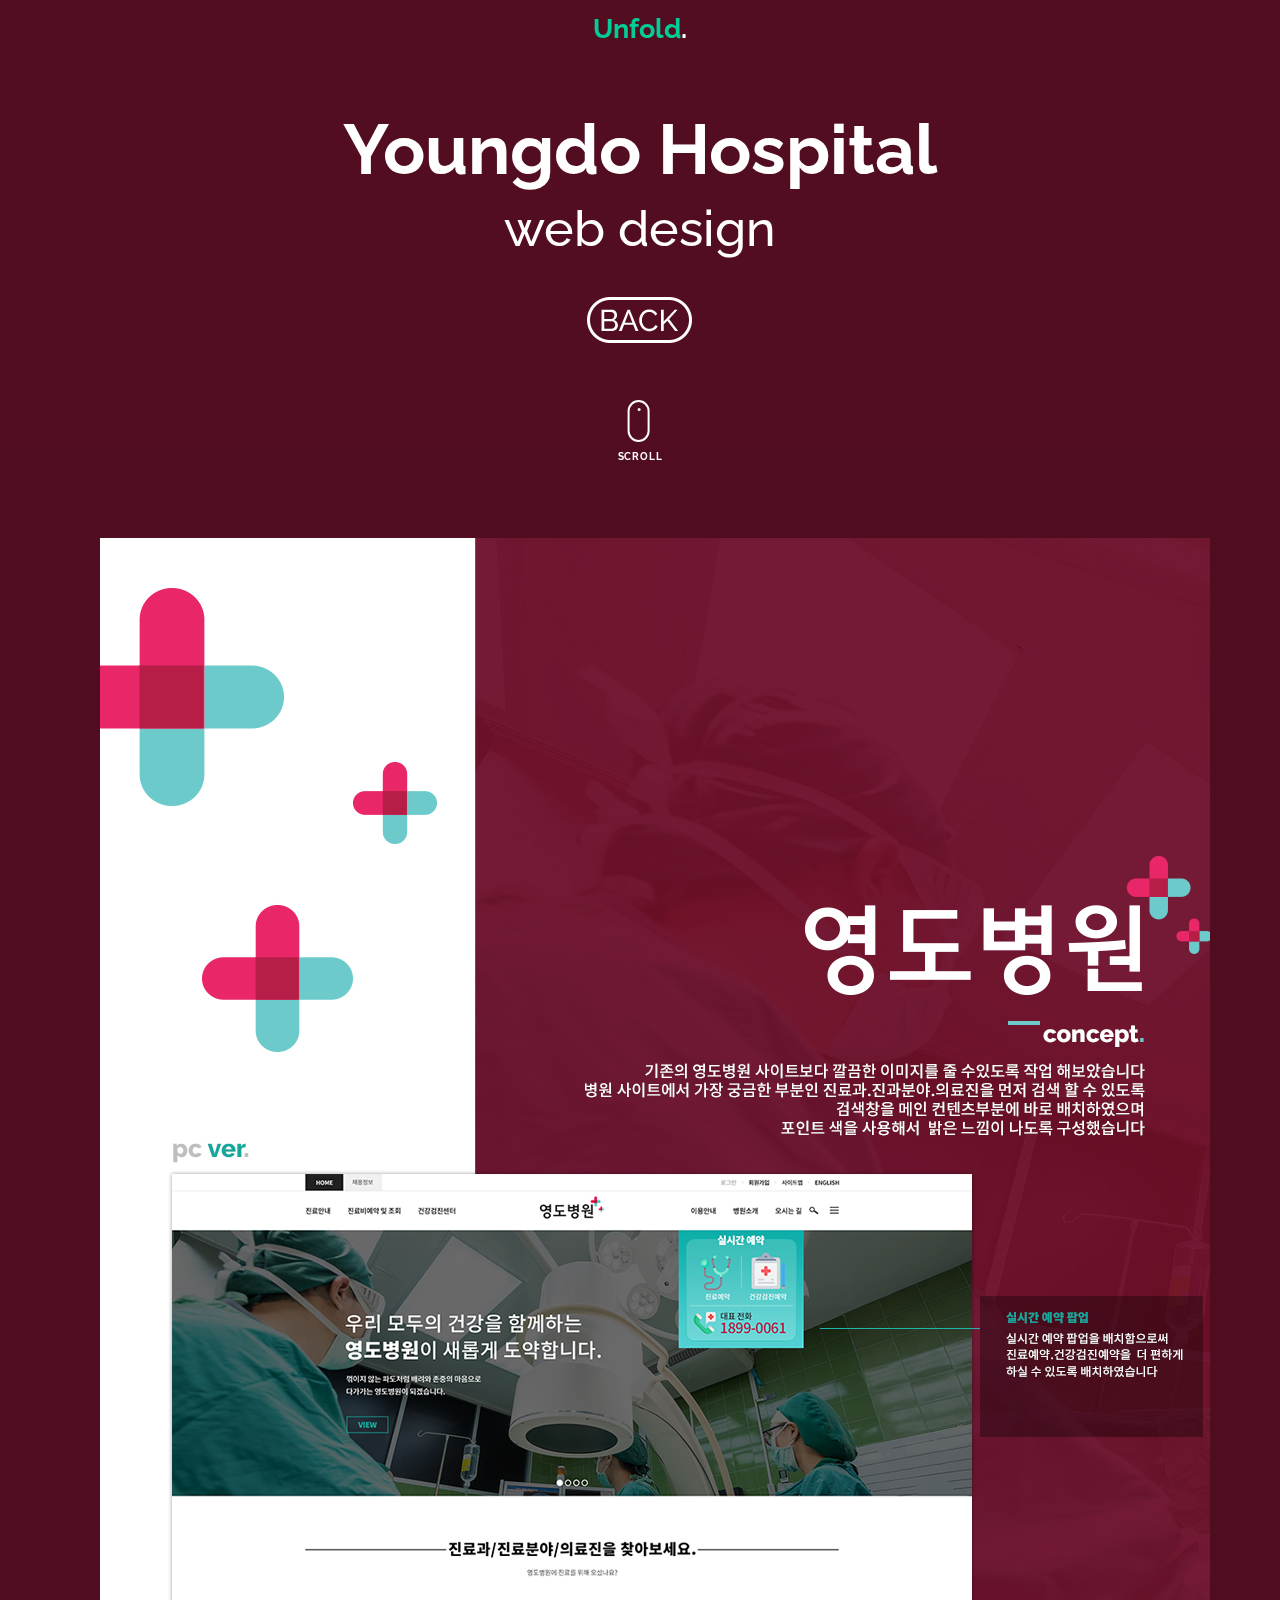
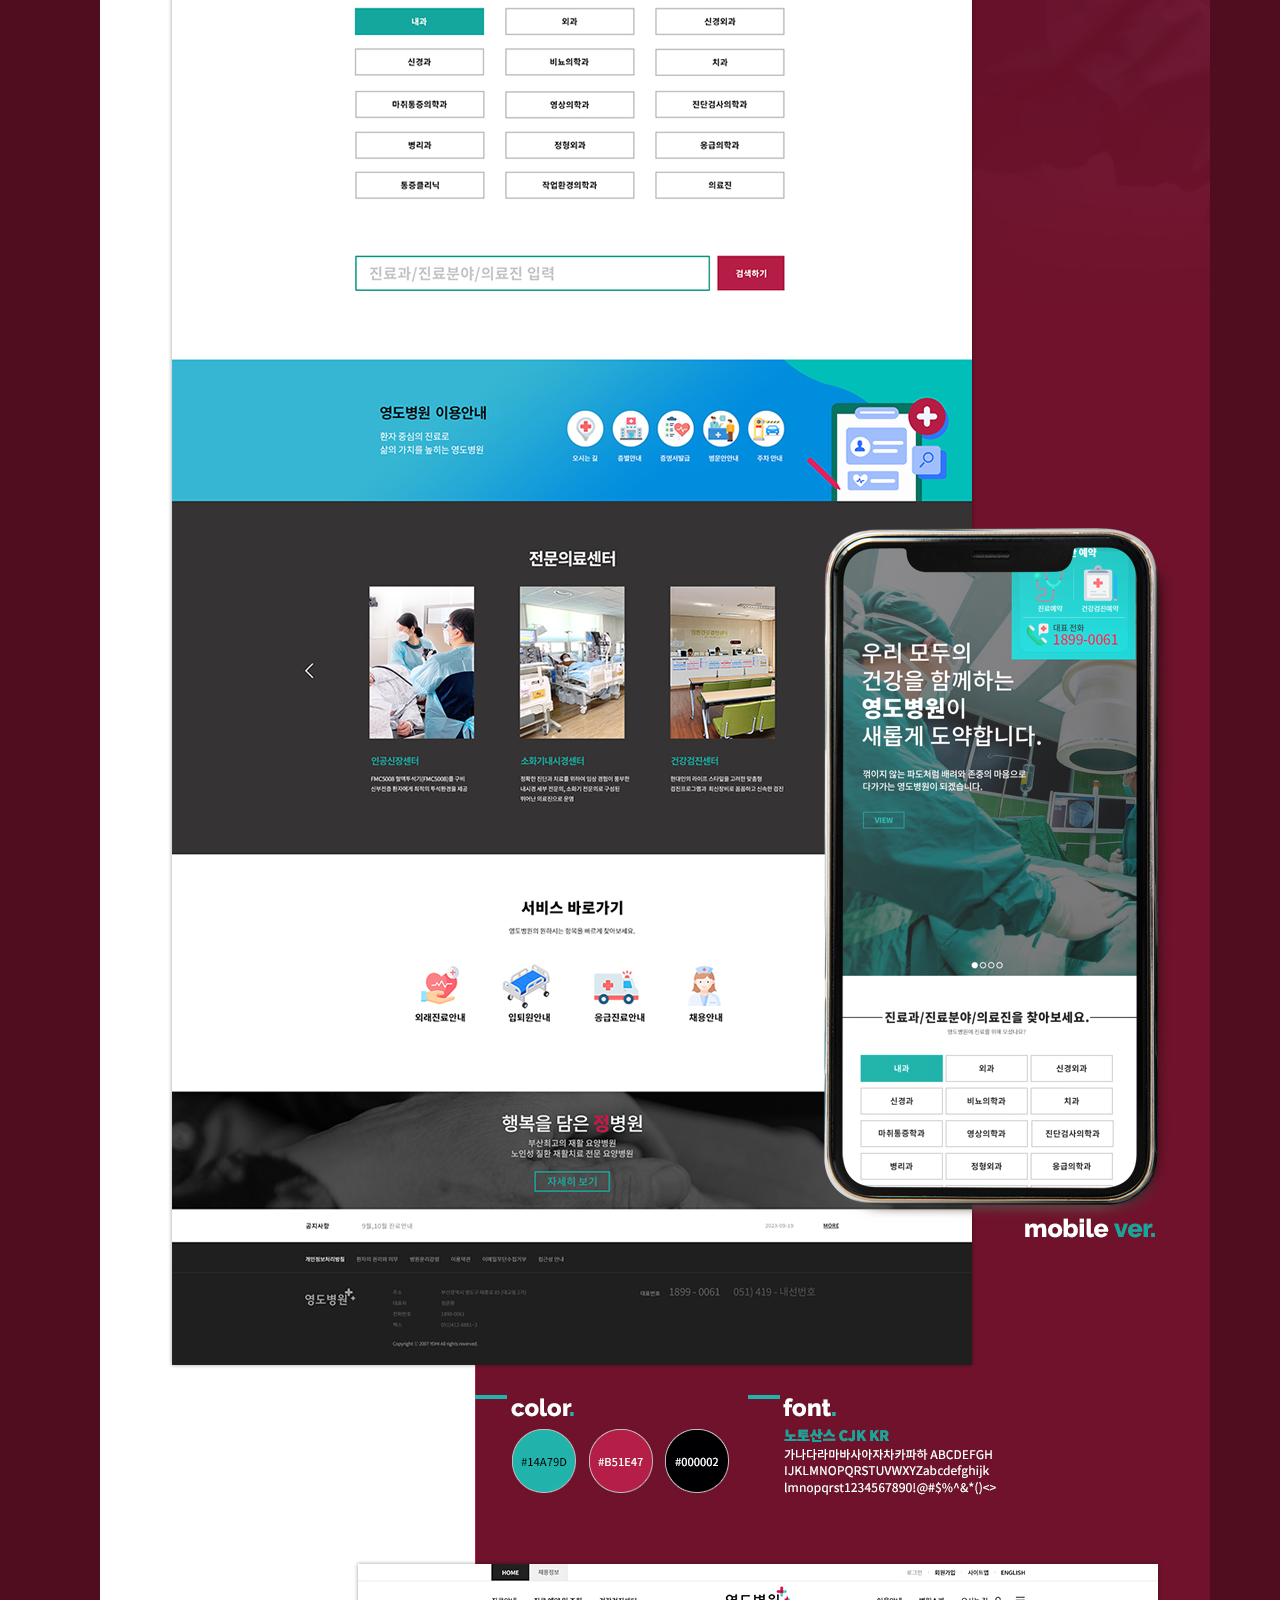
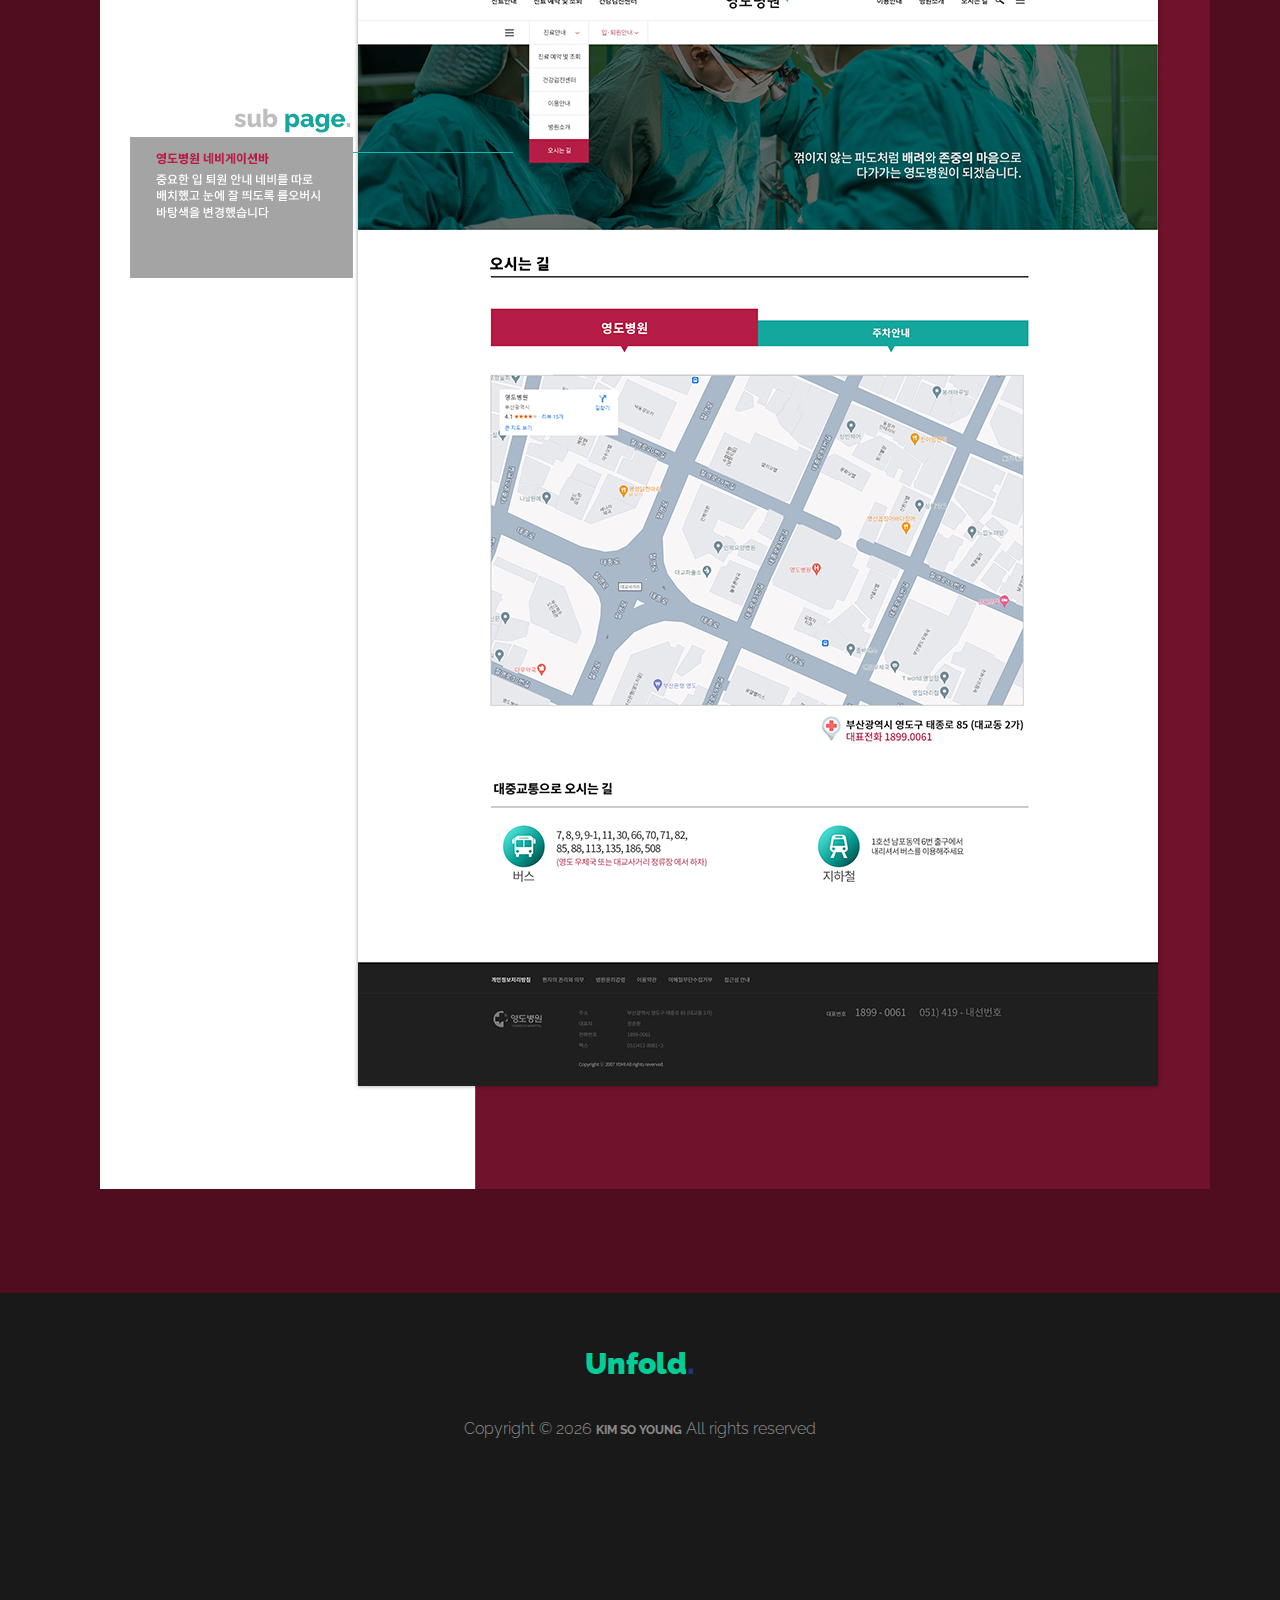
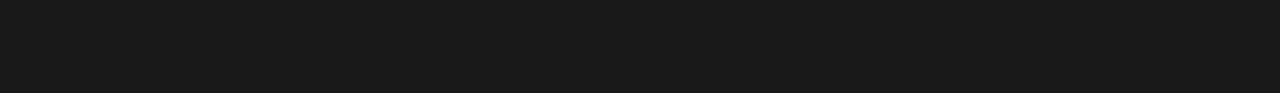
==== commit 5b816f3c: "업" ====
--- a/web_01.html
+++ b/web_01.html
@@ -2,7 +2,7 @@
 <html lang="en">
 
 <head>
-  <title>Unfold &mdash; Young do Hospital</title>
+  <title>Unfold &mdash; Youngdo Hospital</title>
   <meta charset="utf-8">
   <meta name="viewport" content="width=device-width, initial-scale=1, shrink-to-fit=no">
 
@@ -39,12 +39,12 @@
   </nav>
 
 
-  <div class="unslate_co--site-wrap">
+  <div class="unslate_co--site-wrap backcolor">
 
     <div class="unslate_co--site-inner">
 
       <div class="lines-wrap">
-        <div class="lines-inner">
+        <div class="lines-inner linenone">
           <div class="lines"></div>
         </div>
       </div>
@@ -55,35 +55,31 @@
         <div class="container">
 
           <div class="row align-items-center justify-content-between text-left">
-            <div class="col-md-5 text-right">
-              <ul class="site-nav-ul js-clone-nav text-left d-none d-lg-inline-block">
-                <li class="has-children"><a href="#home-section" class="nav-link">Home</a> 
-                </li>
-                <li><a href="#about-section" class="nav-link">About</a></li>
-              </ul>
-            </div>
+            
             <div class="site-logo pos-absolute">
               <a href="index.html" class="unslate_co--site-logo">Unfold<span>.</span></a>
             </div>
-            <div class="col-md-5 text-right text-lg-left">
-              <ul class="site-nav-ul js-clone-nav text-left d-none d-lg-inline-block">
-                <li><a href="#journal-section" class="nav-link">Web design</a></li>
-                <li><a href="#testimonial-section" class="nav-link">Visual</a></li>
-              </ul>
-
-              <ul class="site-nav-ul-none-onepage text-right d-inline-block d-lg-none">
-                <li><a href="#" class="js-menu-toggle">Menu</a></li>
-              </ul>
-
-            </div>
+            
           </div>
         </div>
 
       </nav>
       <!-- END nav -->
 
-      <div class="cover-v1 jarallax" style="background-image: url('images/cover_bg_2.jpg');" id="home-section">
+      <div class="cover-v1 height jarallax" style="background-image: url('images/cover_bg_01.jpg');" id="home-section">
         <div class="container">
+            <div class="row align-items-center">
+  
+              <div class="col-md-7 mx-auto text-center">
+                <h1 class="webpage_text">Youngdo Hospital</h1>
+                <h2 class="webpage_text2">web design
+                </h2>
+                <br><span><a href="index.html#journal-section"> <img src="images/icon_back.png" alt="뒤로가기"></a></span>
+ 
+              </div>
+  
+            </div>
+          </div>
           <div class="row align-items-center">
             
             <!-- <div class="col-md-7 mx-auto text-center">
@@ -96,7 +92,7 @@
         </div>
 
 
-        <a href="#portfolio-section" class="mouse-wrap smoothscroll">
+        <a href="#portfolio-section" class="mouse-wrap mouse_bottom smoothscroll">
           <span class="mouse">
             <span class="scroll"></span>
           </span>
@@ -110,9 +106,7 @@
       <div class="unslate_co--section" id="journal-section">
         <div class="container">
           <div class="section-heading-wrap text-center mb-5">
-            <h2 class="heading-h2 text-center divider"><span class="gsap-reveal">Young Do Hospital</span></h2>
-            <span class="gsap-reveal"><img src="images/divider.png" alt="divider" width="76"></span>
-          </div>
+          
 
 
             <div class="col-sm-6 col-md-6 col-lg-12 blog-post-entry" data-aos="fade-up" data-aos-delay="0">
--- a/css/style.css
+++ b/css/style.css
@@ -36,7 +36,7 @@
 
 body,
 .unslate_co--site-inner {
-  background: #fff;
+  /* background: #fff; */
 }
 
 ::-moz-selection {
@@ -60,8 +60,21 @@
   text-decoration: none !important;
 }
 
+
+.backcolor{background-color: #510d20;} 
+
+.backcolor2{background-color: #71141c;}
+
+.backcolor3{background-color: #a38561;}
+
+.backcolor4{background-color: #212121;}
+
+.backcolor5{background-color: #00223f;}
+
+.backcolor6{background-color: #0d2d26;}
+
 .unslate_co--site-inner {
-  margin-bottom: 400px;
+
   position: relative;
   width: 100%;
   z-index: 1;
@@ -74,7 +87,7 @@
 }
 
 .unslate_co--footer {
-  position: fixed !important;
+
   width: 100%;
   background-color: #191919;
   color: #fff;
@@ -849,6 +862,8 @@
   height: 100vh;
   min-height: 650px;
 }
+.height, .height .container>.row{height: 50vh!important; min-height: auto!important;}
+
 
 .cover-v1 .heading {
   font-size: 5rem;
@@ -899,6 +914,8 @@
   bottom: 100px;
   z-index: 9;
 }
+.mouse_bottom{bottom: 10px!important;}
+
 
 .mouse-wrap:active,
 .mouse-wrap:active>.mouse-label,
@@ -2210,9 +2227,11 @@
   margin-left: -570px;
   top: 0;
   height: 100%;
-  border-left: 1px solid #C8C8C8;
+border-left: 1px solid #C8C8C8;
   border-right: 1px solid #C8C8C8;
 }
+.linenone{border: none!important;}
+.linenone .lines{border: none!important;}
 
 .lines-wrap .lines-inner .lines {
   position: absolute;
@@ -2311,14 +2330,18 @@
 font-size: 11px;
 color: #fff;}
 
-.webpage01{background-color: #70122c;}  
-
-.webpage02{background-color: #851a22;}
-
-.webpage03{background-color: #acacac;}
-
-.webpage04{background-color: #363636;}
-
-.webpage05{background-color: #144c7b;}
-
-.webpage06{background-color: #113930;}+.webpage_text{font-size: 70px; color: #fff; font-weight: bold;}
+
+.webpage_text2{font-size: 50px; color: #fff;}
+
+.webpage01{background-color: #510d20;}  
+
+.webpage02{background-color: #71141c;}
+
+.webpage03{background-color: #a38561;}
+
+.webpage04{background-color: #212121;}
+
+.webpage05{background-color: #00223f;}
+
+.webpage06{background-color: #0d2d26;}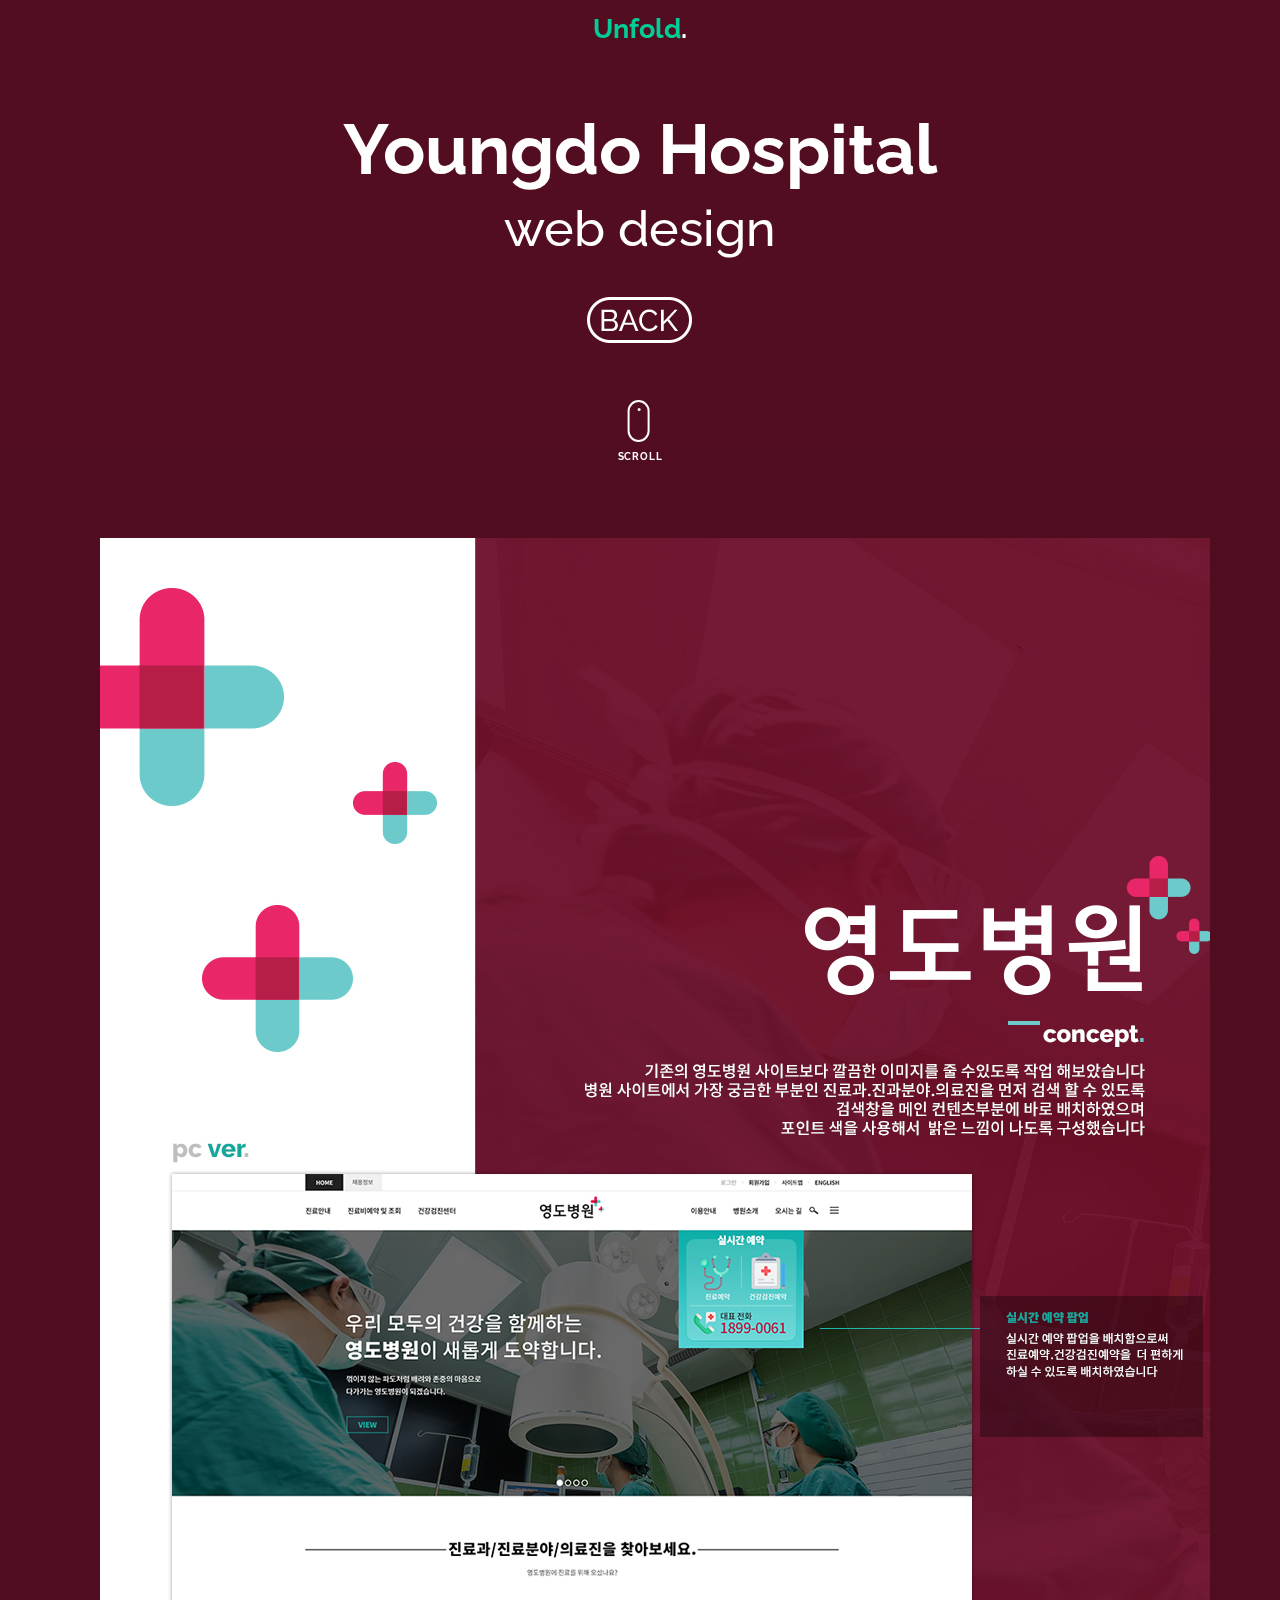
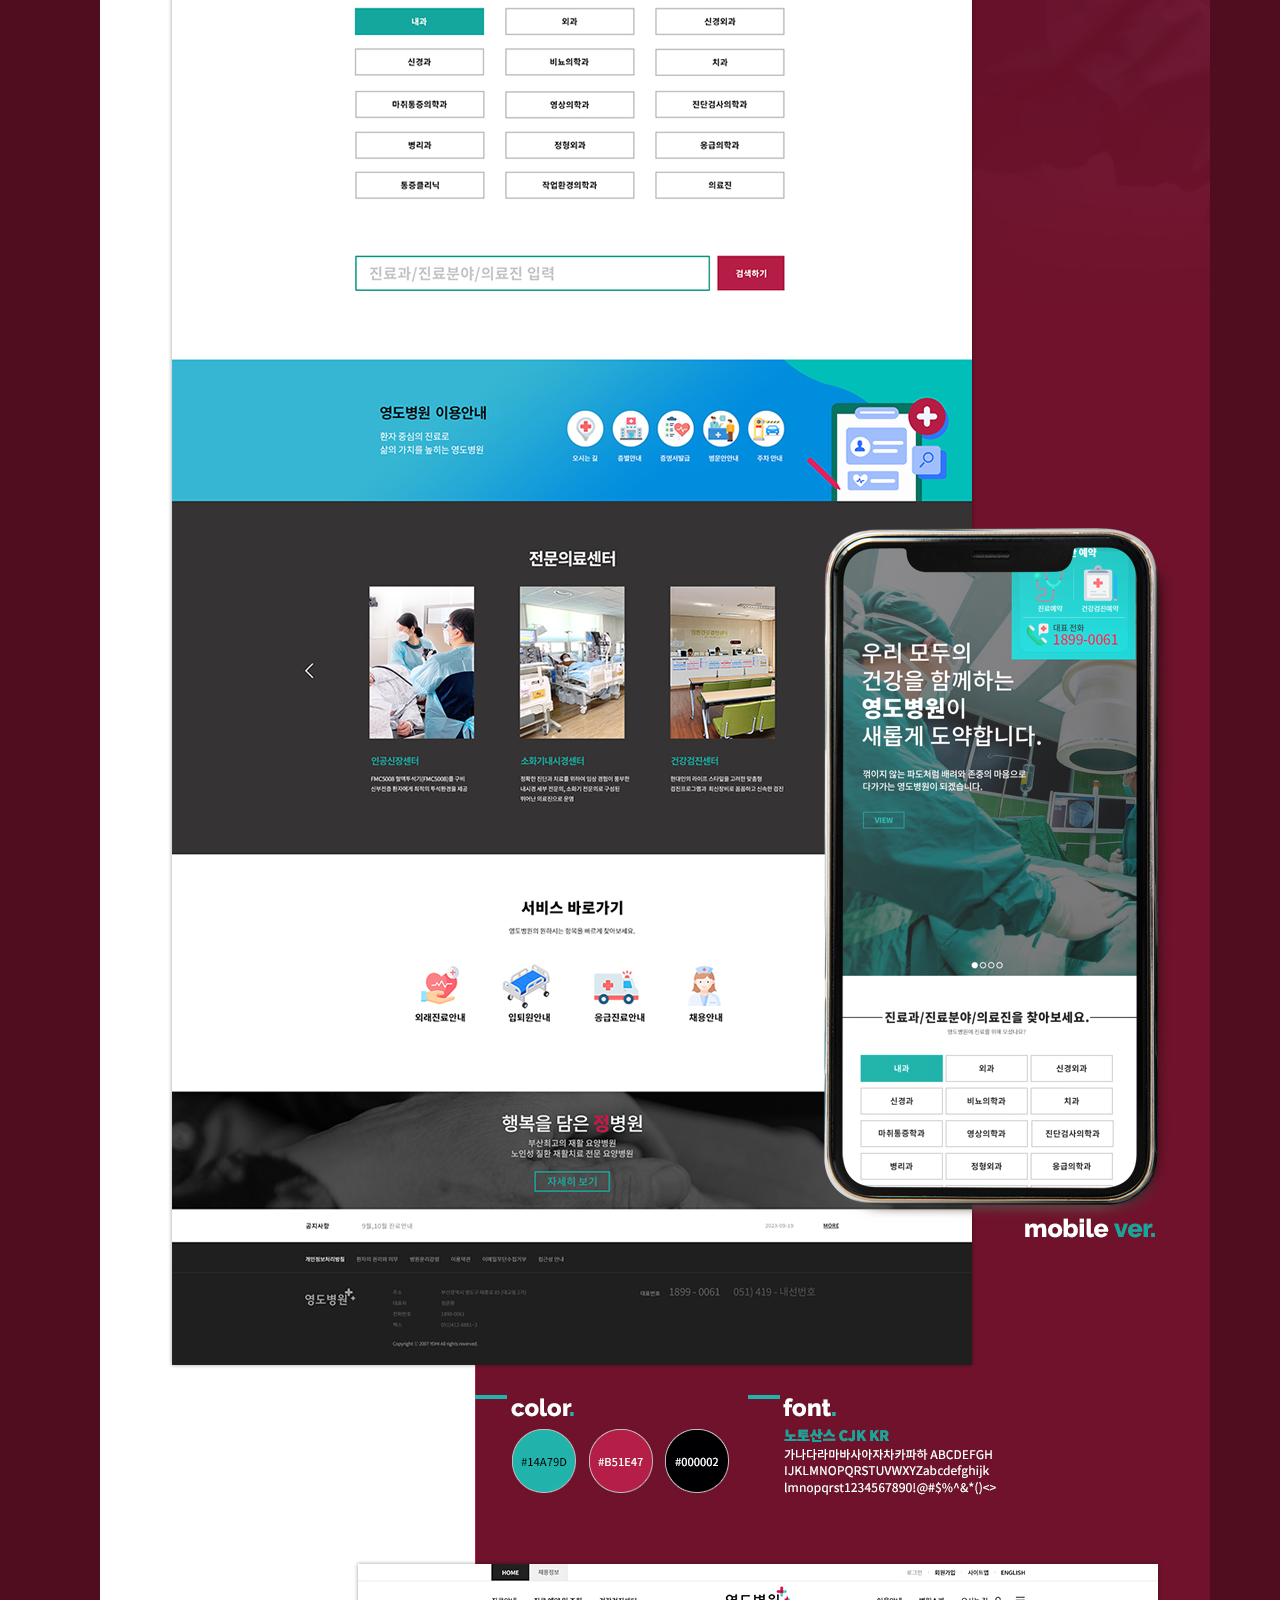
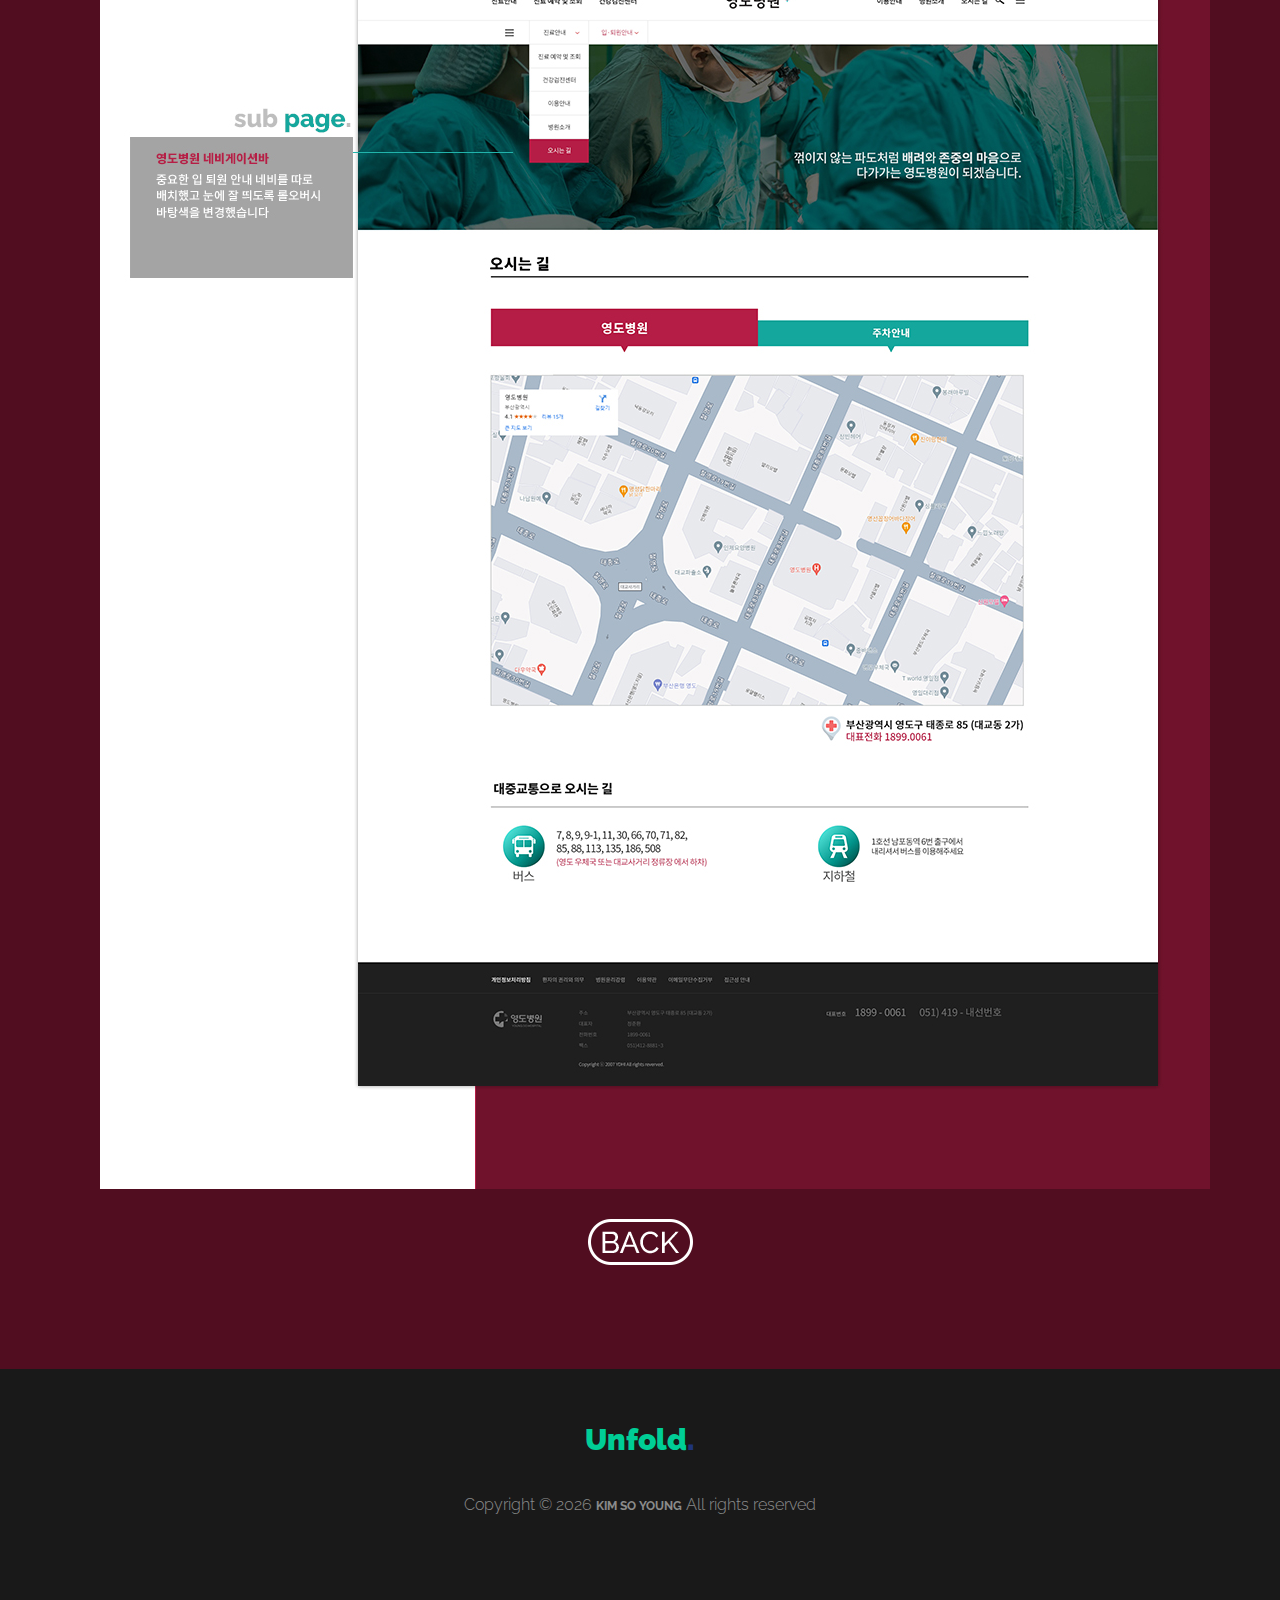
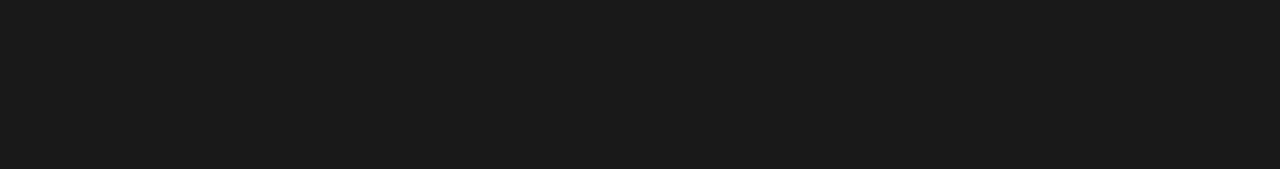
==== commit 5525a476: "1" ====
--- a/web_01.html
+++ b/web_01.html
@@ -113,6 +113,7 @@
 
               
                 <img src="images/web01_full.jpg" class="lazyload" alt="Image" />
+                <br><br><span><a href="index.html#journal-section"> <img src="images/icon_back.png" alt="뒤로가기"></a></span>
 
 
             </div>
--- a/css/style.css
+++ b/css/style.css
@@ -1121,7 +1121,7 @@
 
 .portfolio-item .overlay:before,
 .blog-item .overlay:before {
-  background: rgba(0, 0, 0, 0.5);
+  background: rgba(0, 0, 0, 0.3);
   content: "";
 }
 
@@ -1563,8 +1563,7 @@
 
 /* 배너사이즈조정 */
 .testimonial-v1 .testimonial-inner-bg img {
-  width: 960px;
-  height: 210px;
+  width: 100%;
   margin: 0 auto;
 }
 
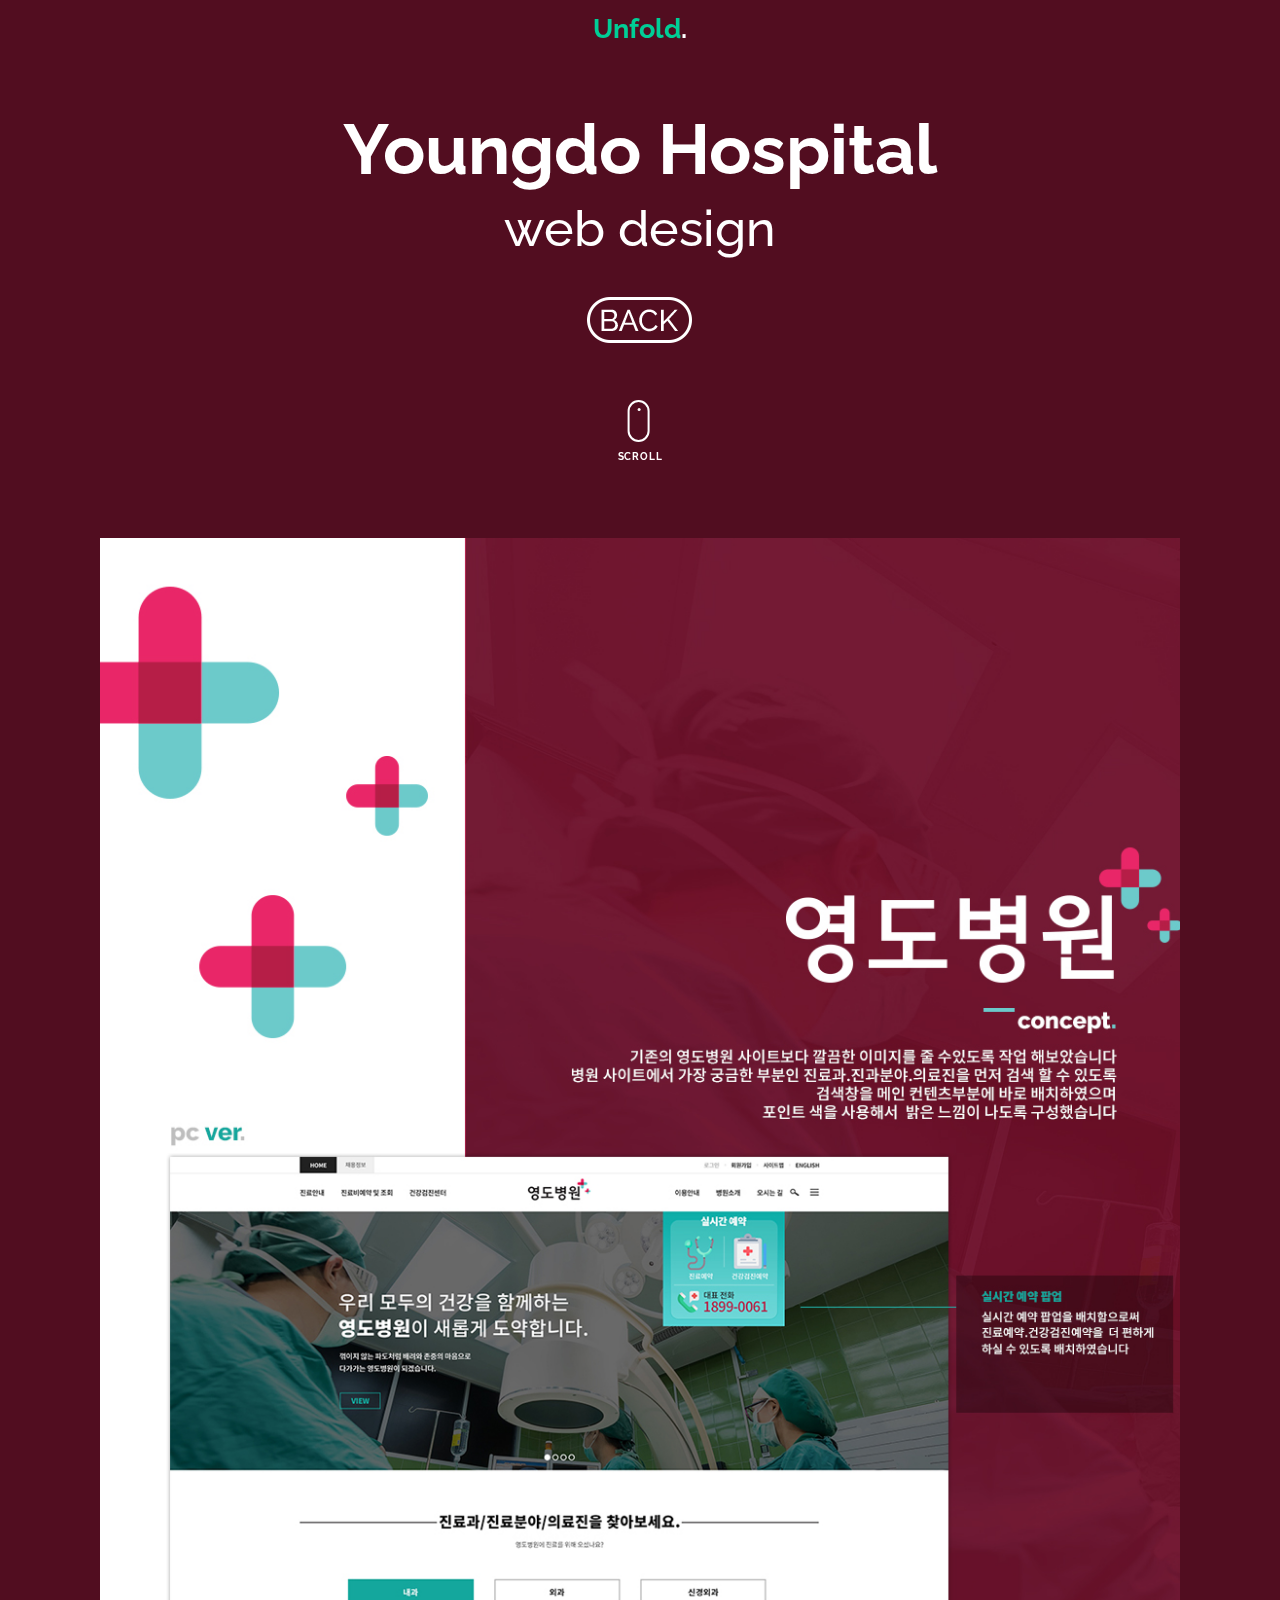
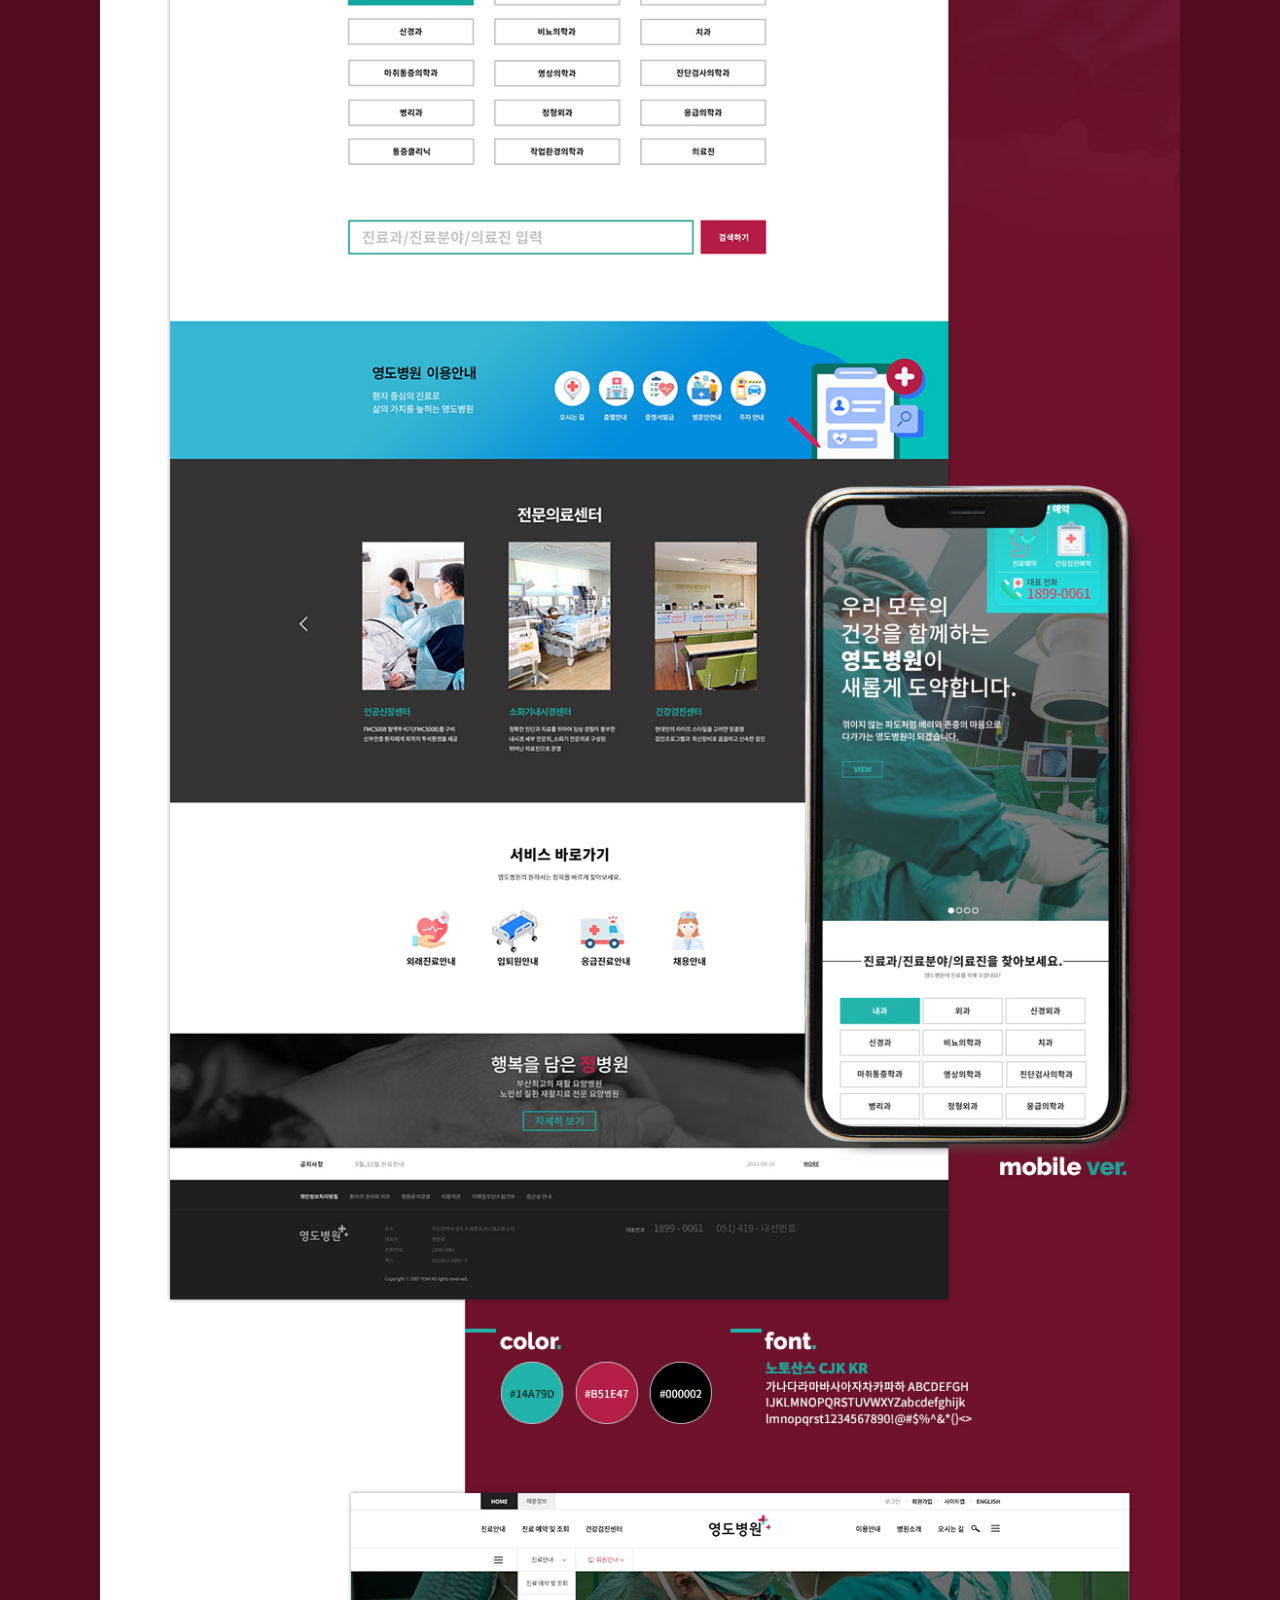
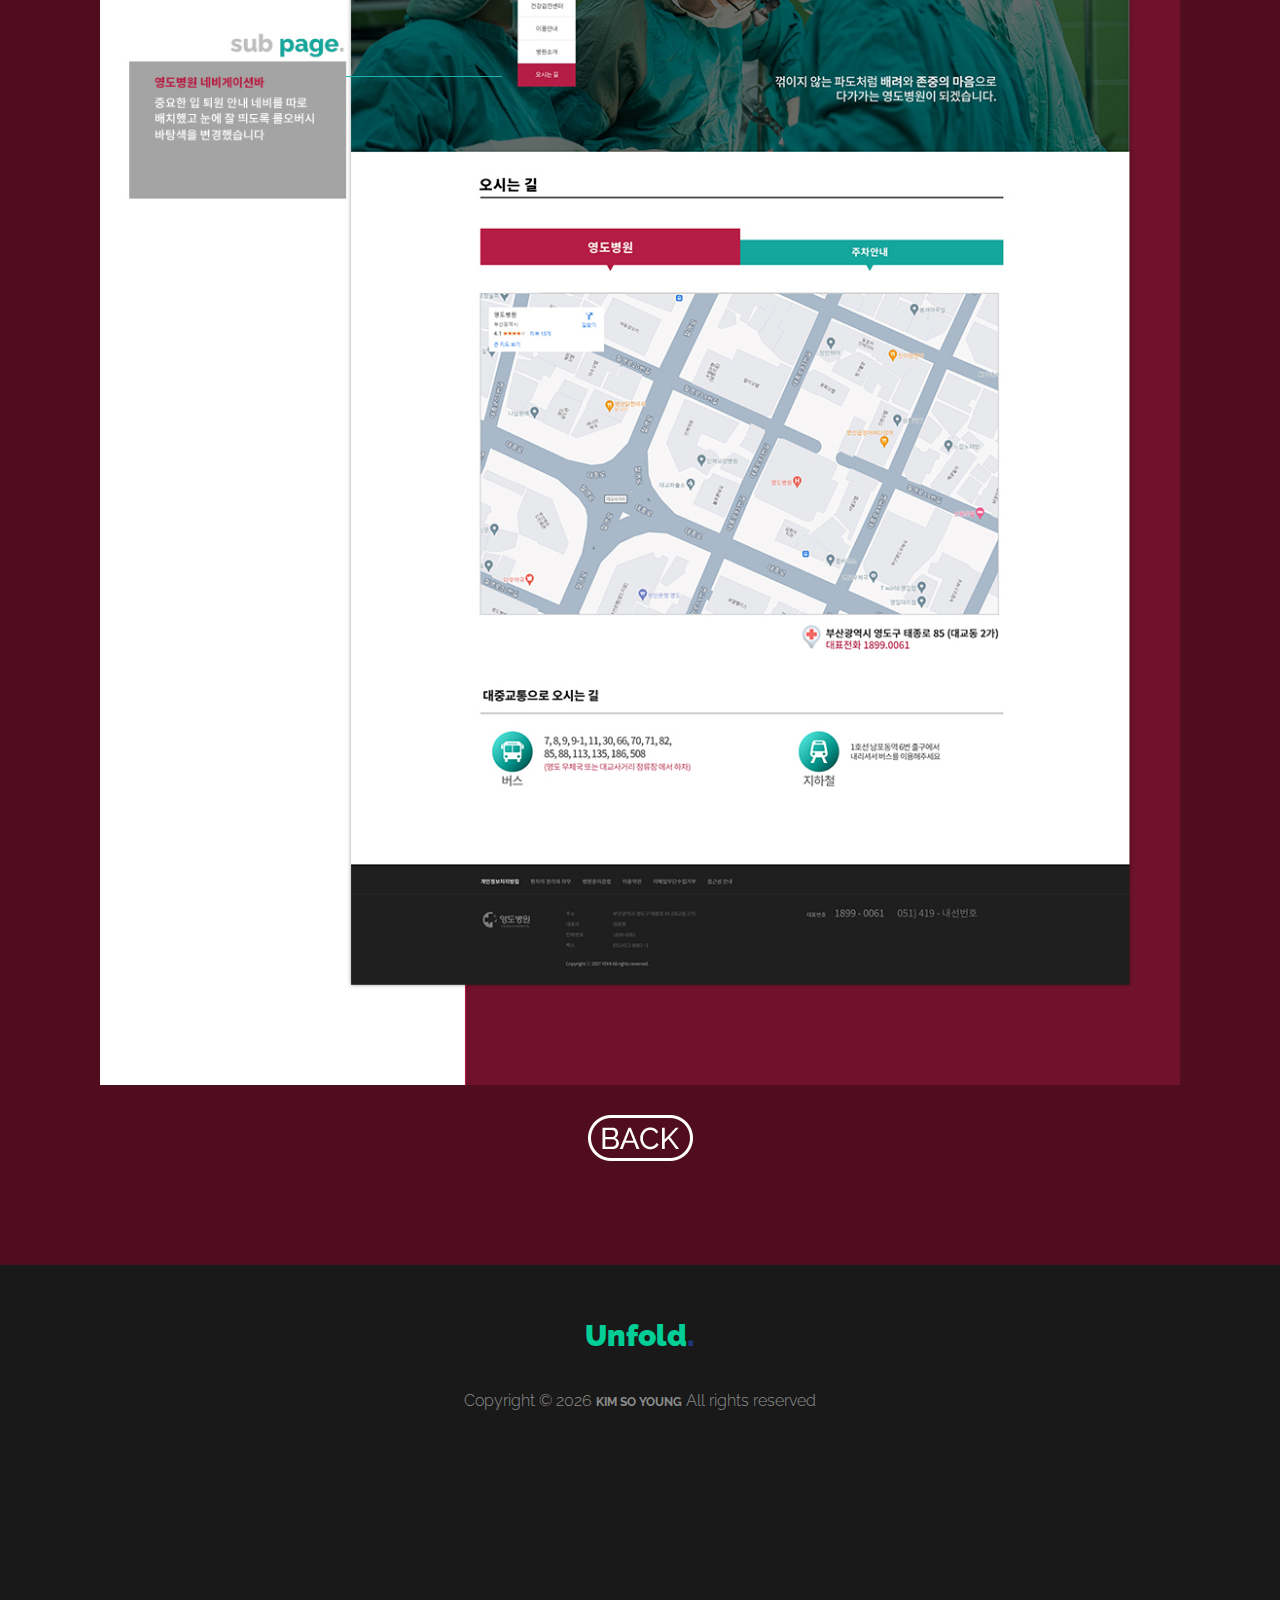
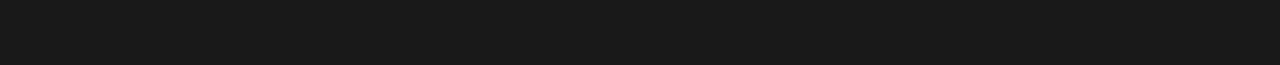
==== commit 7dec33f8: "1" ====
--- a/web_01.html
+++ b/web_01.html
@@ -109,7 +109,7 @@
           
 
 
-            <div class="col-sm-6 col-md-6 col-lg-12 blog-post-entry" data-aos="fade-up" data-aos-delay="0">
+            <div class="col-sm-6 col-md-6 col-lg-12 blog-post-entry web_img" data-aos="fade-up" data-aos-delay="0">
 
               
                 <img src="images/web01_full.jpg" class="lazyload" alt="Image" />
--- a/css/style.css
+++ b/css/style.css
@@ -580,6 +580,8 @@
   box-shadow: 0 0 10px 0 rgba(0, 0, 0, 0.1);
   padding-top: 5px;
   padding-bottom: 5px;
+  width: 99.9%;
+  margin: 0 auto;
 }
 
 .unslate_co--site-nav.scrolled .burger-toggle-menu {
@@ -2259,7 +2261,6 @@
   left: 0;
   right: 0;
   bottom: 0;
-  background: white;
 }
 
 .gsap-reveal-hero {
@@ -2343,4 +2344,6 @@
 
 .webpage05{background-color: #00223f;}
 
-.webpage06{background-color: #0d2d26;}+.webpage06{background-color: #0d2d26;}
+
+.web_img>img{width: 100%;}